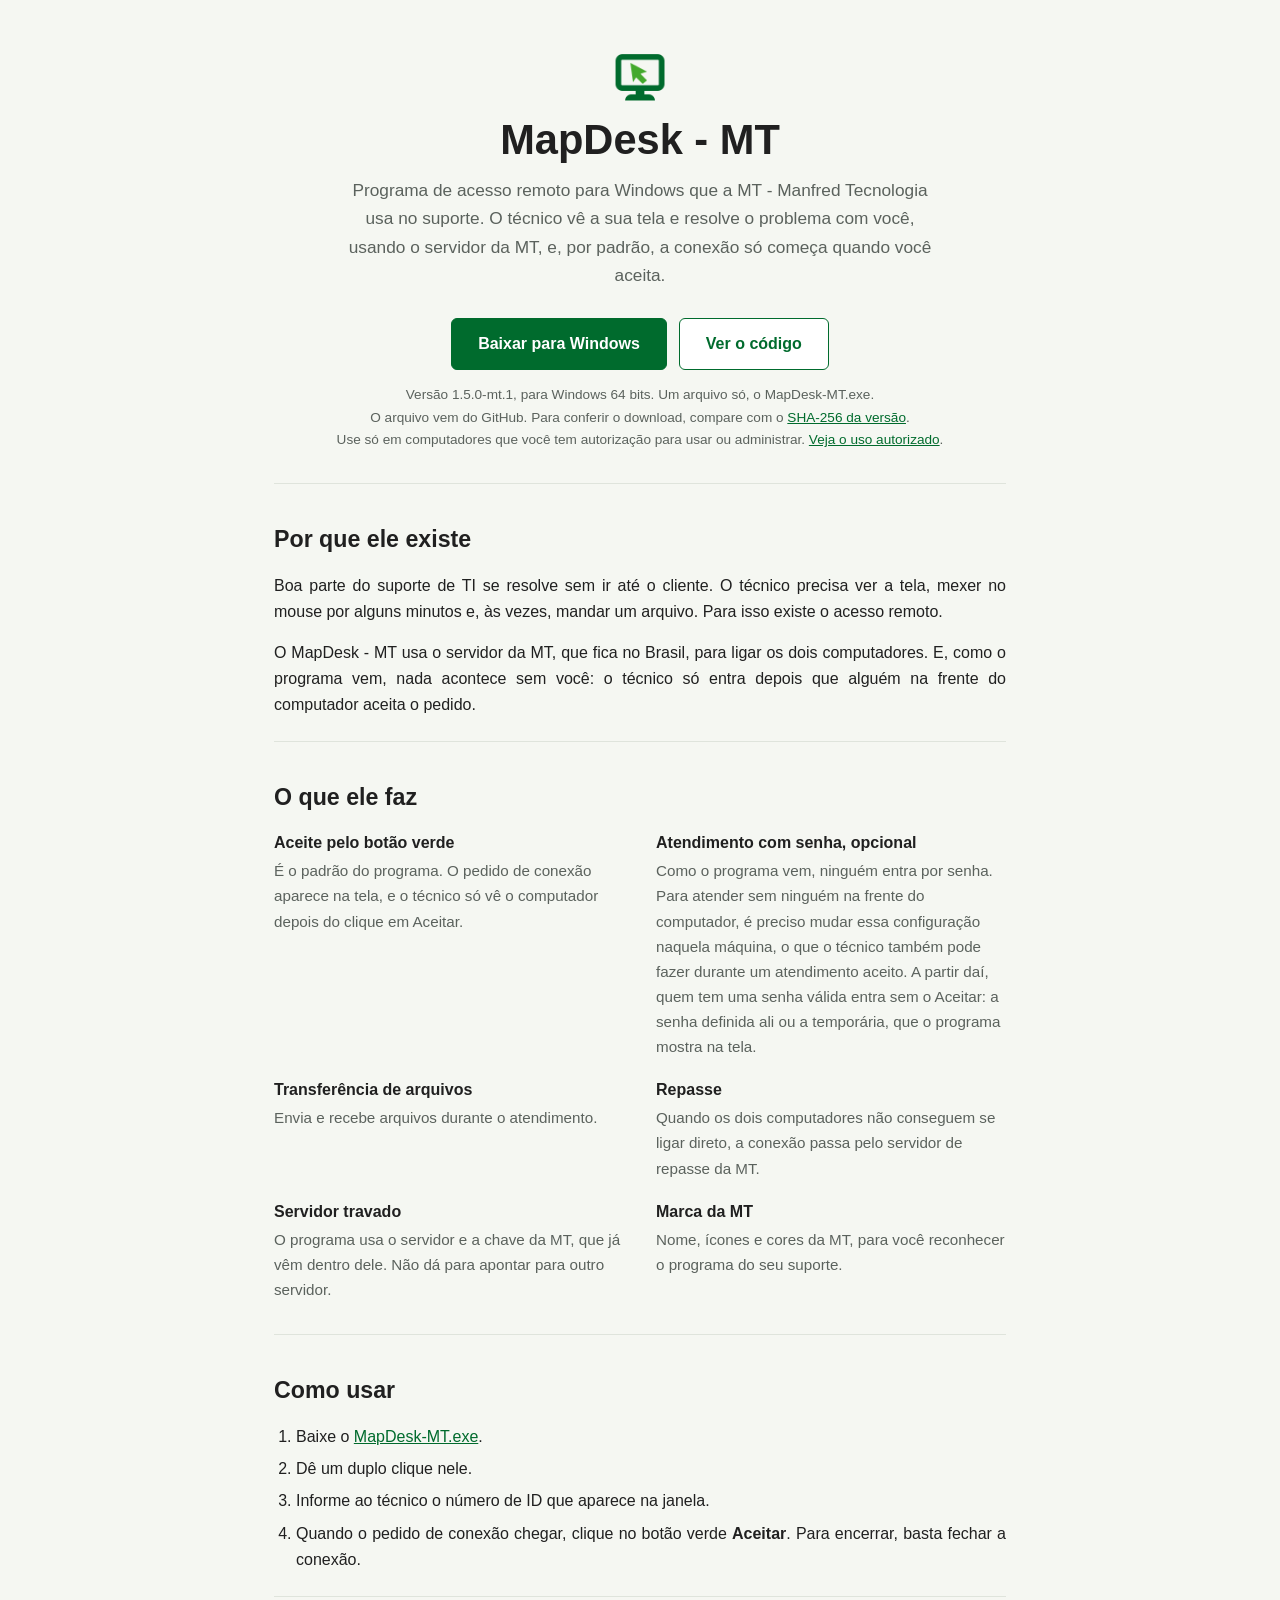
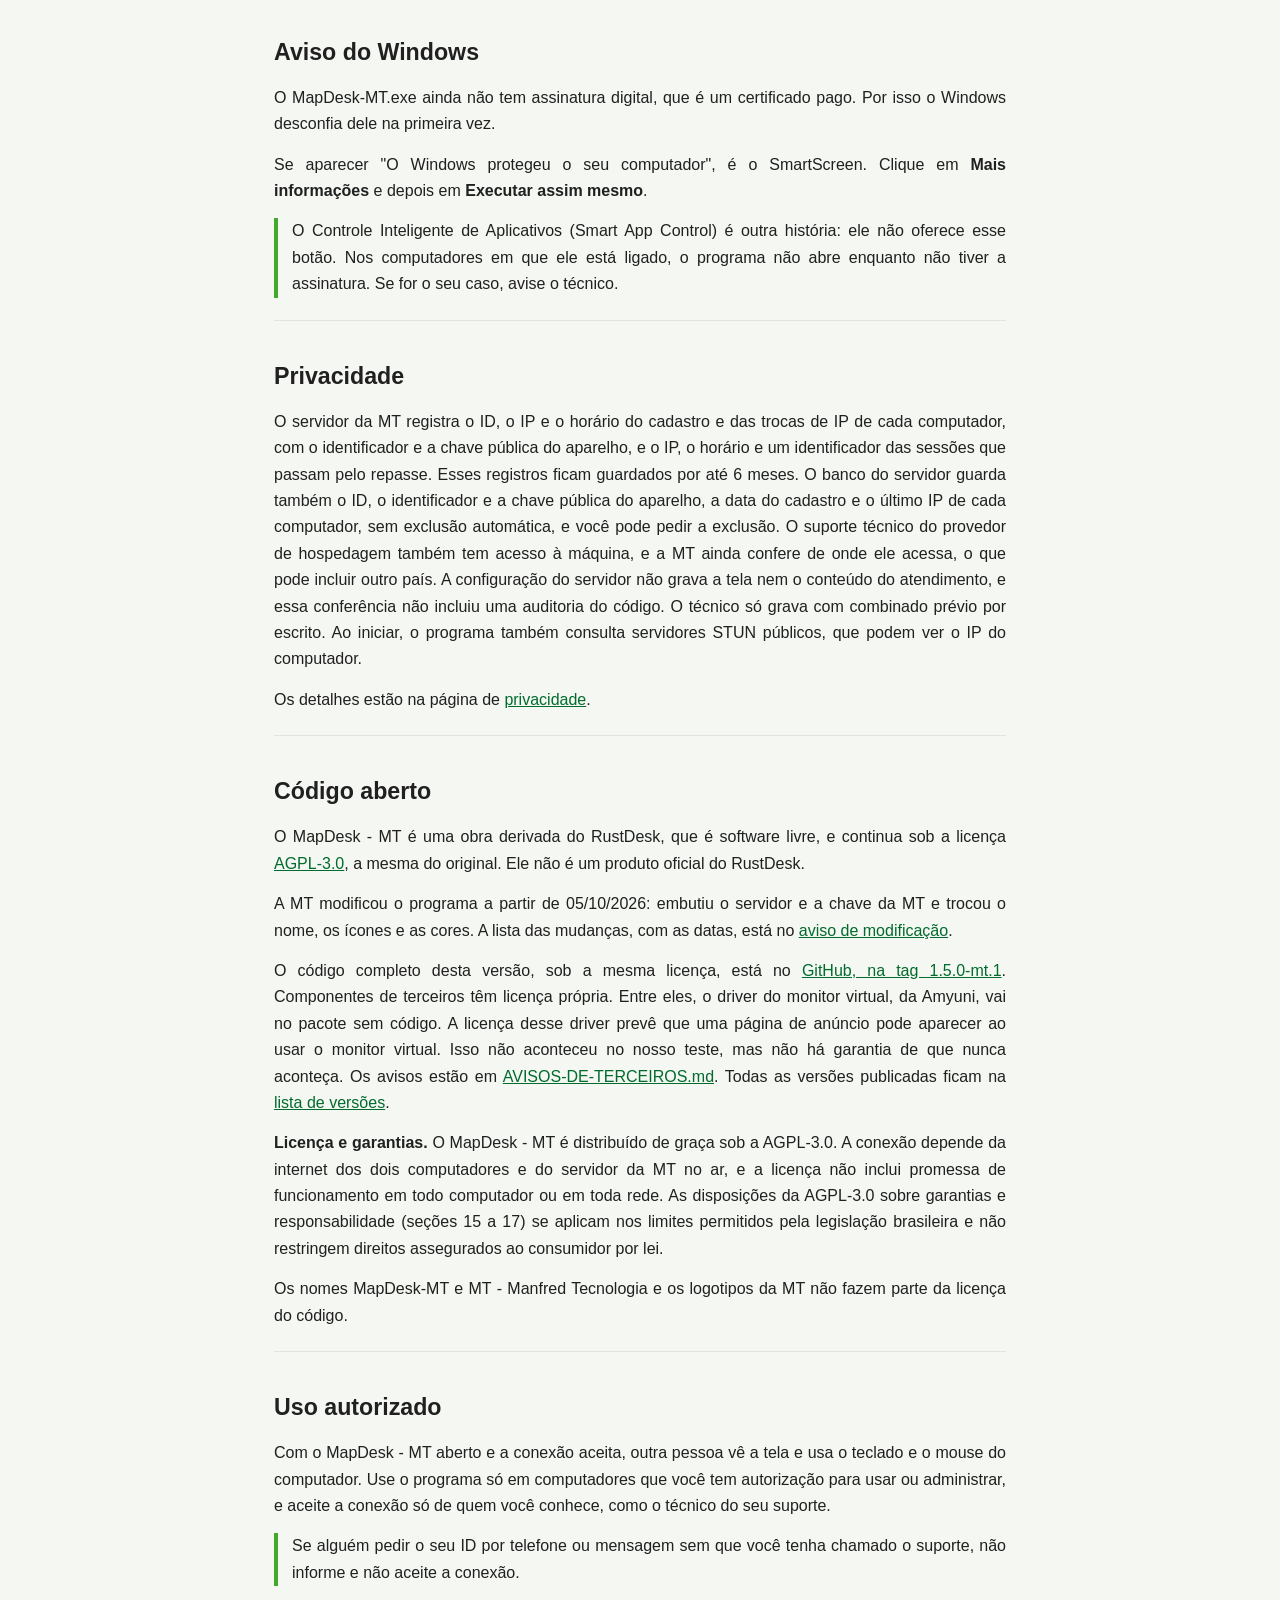
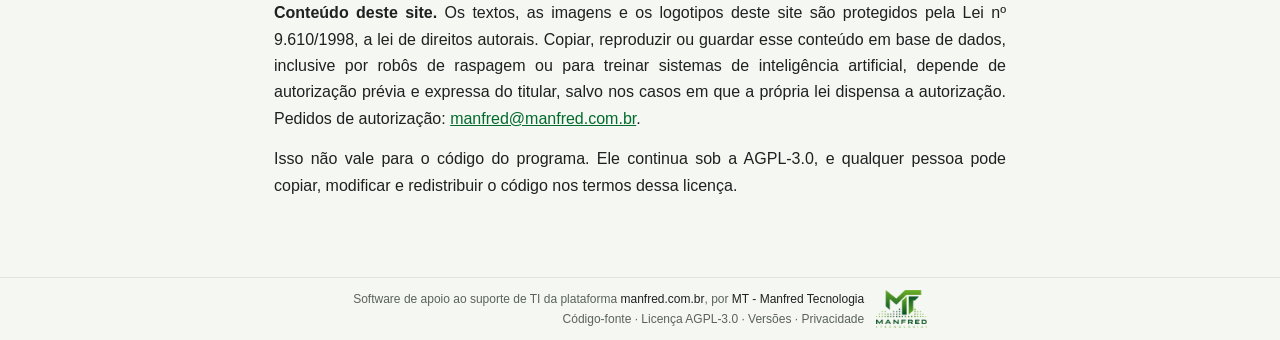
==== public/index.html @ 1f7836a5 "Corrige os apontamentos da revisao do portao A pagina dizia sem limite que o servidor nao grava a te" ====
<!DOCTYPE html>
<html lang="pt-BR">
<head>
<meta charset="utf-8">
<meta name="viewport" content="width=device-width, initial-scale=1">
<title>MapDesk - MT - acesso remoto do suporte da MT</title>
<meta name="description" content="Programa de acesso remoto para Windows usado no suporte da MT - Manfred Tecnologia. Usa o servidor da MT, no Brasil, e, por padrão, a conexão começa depois do seu aceite. Código aberto, derivado do RustDesk, sob a AGPL-3.0.">
<link rel="icon" type="image/png" href="imagens/mapdesk.png">
<meta property="og:title" content="MapDesk - MT - acesso remoto do suporte da MT">
<meta property="og:description" content="Acesso remoto para Windows com servidor da MT no Brasil. Por padrão, a conexão só começa depois do seu aceite.">
<meta property="og:type" content="website">
<meta property="og:url" content="https://mapdesk.manfred.com.br/">
<meta property="og:image" content="https://mapdesk.manfred.com.br/imagens/mapdesk.png">
<link rel="canonical" href="https://mapdesk.manfred.com.br/">
<link rel="stylesheet" href="css/site.css">
</head>
<body>

<main>

<header class="topo">
  <img class="topo__simbolo" src="imagens/mapdesk.png" alt="" width="56" height="56">
  <h1>MapDesk - MT</h1>
  <p class="topo__frase">Programa de acesso remoto para Windows que a MT - Manfred Tecnologia usa no suporte. O técnico vê a sua tela e resolve o problema com você, usando o servidor da MT, e, por padrão, a conexão só começa quando você aceita.</p>
  <div class="acoes">
    <a class="btn btn--primario" href="https://github.com/manfredjr/mapdesk-mt/releases/download/1.5.0-mt.1/MapDesk-MT.exe">Baixar para Windows</a>
    <a class="btn btn--secundario" href="https://github.com/manfredjr/mapdesk-mt/tree/1.5.0-mt.1">Ver o código</a>
  </div>
  <p class="nota">Versão 1.5.0-mt.1, para Windows 64 bits. Um arquivo só, o MapDesk-MT.exe.</p>
  <p class="nota">O arquivo vem do GitHub. Para conferir o download, compare com o <a href="https://github.com/manfredjr/mapdesk-mt/releases/download/1.5.0-mt.1/MapDesk-MT.exe.sha256">SHA-256 da versão</a>.</p>
  <p class="nota">Use só em computadores que você tem autorização para usar ou administrar. <a href="#uso-autorizado">Veja o uso autorizado</a>.</p>
</header>

<section>
  <h2>Por que ele existe</h2>
  <p>Boa parte do suporte de TI se resolve sem ir até o cliente. O técnico precisa ver a tela, mexer no mouse por alguns minutos e, às vezes, mandar um arquivo. Para isso existe o acesso remoto.</p>
  <p>O MapDesk - MT usa o servidor da MT, que fica no Brasil, para ligar os dois computadores. E, como o programa vem, nada acontece sem você: o técnico só entra depois que alguém na frente do computador aceita o pedido.</p>
</section>

<section>
  <h2>O que ele faz</h2>
  <div class="itens">
    <div><h3>Aceite pelo botão verde</h3><p>É o padrão do programa. O pedido de conexão aparece na tela, e o técnico só vê o computador depois do clique em Aceitar.</p></div>
    <div><h3>Atendimento com senha, opcional</h3><p>Como o programa vem, ninguém entra por senha. Para atender sem ninguém na frente do computador, é preciso mudar essa configuração naquela máquina, o que o técnico também pode fazer durante um atendimento aceito. A partir daí, quem tem uma senha válida entra sem o Aceitar: a senha definida ali ou a temporária, que o programa mostra na tela.</p></div>
    <div><h3>Transferência de arquivos</h3><p>Envia e recebe arquivos durante o atendimento.</p></div>
    <div><h3>Repasse</h3><p>Quando os dois computadores não conseguem se ligar direto, a conexão passa pelo servidor de repasse da MT.</p></div>
    <div><h3>Servidor travado</h3><p>O programa usa o servidor e a chave da MT, que já vêm dentro dele. Não dá para apontar para outro servidor.</p></div>
    <div><h3>Marca da MT</h3><p>Nome, ícones e cores da MT, para você reconhecer o programa do seu suporte.</p></div>
  </div>
</section>

<section>
  <h2>Como usar</h2>
  <ol>
    <li>Baixe o <a href="https://github.com/manfredjr/mapdesk-mt/releases/download/1.5.0-mt.1/MapDesk-MT.exe">MapDesk-MT.exe</a>.</li>
    <li>Dê um duplo clique nele.</li>
    <li>Informe ao técnico o número de ID que aparece na janela.</li>
    <li>Quando o pedido de conexão chegar, clique no botão verde <strong>Aceitar</strong>. Para encerrar, basta fechar a conexão.</li>
  </ol>
</section>

<section>
  <h2>Aviso do Windows</h2>
  <p>O MapDesk-MT.exe ainda não tem assinatura digital, que é um certificado pago. Por isso o Windows desconfia dele na primeira vez.</p>
  <p>Se aparecer "O Windows protegeu o seu computador", é o SmartScreen. Clique em <strong>Mais informações</strong> e depois em <strong>Executar assim mesmo</strong>.</p>
  <p class="aviso">O Controle Inteligente de Aplicativos (Smart App Control) é outra história: ele não oferece esse botão. Nos computadores em que ele está ligado, o programa não abre enquanto não tiver a assinatura. Se for o seu caso, avise o técnico.</p>
</section>

<section>
  <h2>Privacidade</h2>
  <p>O servidor da MT registra o ID, o IP e o horário do cadastro e das trocas de IP de cada computador, com o identificador e a chave pública do aparelho, e o IP, o horário e um identificador das sessões que passam pelo repasse. Esses registros ficam guardados por até 6 meses. O banco do servidor guarda também o ID, o identificador e a chave pública do aparelho, a data do cadastro e o último IP de cada computador, sem exclusão automática, e você pode pedir a exclusão. O suporte técnico do provedor de hospedagem também tem acesso à máquina, e a MT ainda confere de onde ele acessa, o que pode incluir outro país. A configuração do servidor não grava a tela nem o conteúdo do atendimento, e essa conferência não incluiu uma auditoria do código. O técnico só grava com combinado prévio por escrito. Ao iniciar, o programa também consulta servidores STUN públicos, que podem ver o IP do computador.</p>
  <p>Os detalhes estão na página de <a href="privacidade.html">privacidade</a>.</p>
</section>

<section>
  <h2>Código aberto</h2>
  <p>O MapDesk - MT é uma obra derivada do RustDesk, que é software livre, e continua sob a licença <a href="https://github.com/manfredjr/mapdesk-mt/blob/1.5.0-mt.1/LICENCE">AGPL-3.0</a>, a mesma do original. Ele não é um produto oficial do RustDesk.</p>
  <p>A MT modificou o programa a partir de 05/10/2026: embutiu o servidor e a chave da MT e trocou o nome, os ícones e as cores. A lista das mudanças, com as datas, está no <a href="https://github.com/manfredjr/mapdesk-mt/blob/1.5.0-mt.1/AVISO-DE-MODIFICACAO.md">aviso de modificação</a>.</p>
  <p>O código completo desta versão, sob a mesma licença, está no <a href="https://github.com/manfredjr/mapdesk-mt/tree/1.5.0-mt.1">GitHub, na tag 1.5.0-mt.1</a>. Componentes de terceiros têm licença própria. Entre eles, o driver do monitor virtual, da Amyuni, vai no pacote sem código. A licença desse driver prevê que uma página de anúncio pode aparecer ao usar o monitor virtual. Isso não aconteceu no nosso teste, mas não há garantia de que nunca aconteça. Os avisos estão em <a href="https://github.com/manfredjr/mapdesk-mt/blob/1.5.0-mt.1/AVISOS-DE-TERCEIROS.md">AVISOS-DE-TERCEIROS.md</a>. Todas as versões publicadas ficam na <a href="https://github.com/manfredjr/mapdesk-mt/releases">lista de versões</a>.</p>
  <p><strong>Licença e garantias.</strong> O MapDesk - MT é distribuído de graça sob a AGPL-3.0. A conexão depende da internet dos dois computadores e do servidor da MT no ar, e a licença não inclui promessa de funcionamento em todo computador ou em toda rede. As disposições da AGPL-3.0 sobre garantias e responsabilidade (seções 15 a 17) se aplicam nos limites permitidos pela legislação brasileira e não restringem direitos assegurados ao consumidor por lei.</p>
  <p>Os nomes MapDesk-MT e MT - Manfred Tecnologia e os logotipos da MT não fazem parte da licença do código.</p>
</section>

<section id="uso-autorizado">
  <h2>Uso autorizado</h2>
  <p>Com o MapDesk - MT aberto e a conexão aceita, outra pessoa vê a tela e usa o teclado e o mouse do computador. Use o programa só em computadores que você tem autorização para usar ou administrar, e aceite a conexão só de quem você conhece, como o técnico do seu suporte.</p>
  <p class="aviso">Se alguém pedir o seu ID por telefone ou mensagem sem que você tenha chamado o suporte, não informe e não aceite a conexão.</p>
  <p><strong>Conteúdo deste site.</strong> Os textos, as imagens e os logotipos deste site são protegidos pela Lei nº 9.610/1998, a lei de direitos autorais. Copiar, reproduzir ou guardar esse conteúdo em base de dados, inclusive por robôs de raspagem ou para treinar sistemas de inteligência artificial, depende de autorização prévia e expressa do titular, salvo nos casos em que a própria lei dispensa a autorização. Pedidos de autorização: <a href="mailto:manfred@manfred.com.br">manfred@manfred.com.br</a>.</p>
  <p>Isso não vale para o código do programa. Ele continua sob a AGPL-3.0, e qualquer pessoa pode copiar, modificar e redistribuir o código nos termos dessa licença.</p>
</section>

</main>

<footer class="rodape">
  <div class="rodape__base">
    <div class="rodape__credito">
      <p>Software de apoio ao suporte de TI da plataforma <a href="https://www.manfred.com.br" target="_blank" rel="noopener"><strong>manfred.com.br</strong></a>, por <a href="https://www.manfred.com.br" target="_blank" rel="noopener"><strong>MT - Manfred Tecnologia</strong></a></p>
      <p>
        <a href="https://github.com/manfredjr/mapdesk-mt/tree/1.5.0-mt.1">Código-fonte</a> &middot;
        <a href="https://github.com/manfredjr/mapdesk-mt/blob/1.5.0-mt.1/LICENCE">Licença AGPL-3.0</a> &middot;
        <a href="https://github.com/manfredjr/mapdesk-mt/releases">Versões</a> &middot;
        <a href="privacidade.html">Privacidade</a>
      </p>
    </div>
    <a class="rodape__selo" href="https://www.manfred.com.br" target="_blank" rel="noopener" aria-label="MT - Manfred Tecnologia">
      <img src="imagens/mt-logo.png" alt="MT - Manfred Tecnologia" width="85" height="64" loading="lazy">
    </a>
  </div>
</footer>

</body>
</html>
---- public/css/site.css ----
/* Estilo do site do MapDesk-MT, copiado do MapDisk - MT e com as cores da família Map:
   coluna única e estreita, texto curto, superfícies planas. Sem script: a tela amplia por link. */
:root {
  --verde-escuro: #006B2D;
  --verde: #0F8F2F;
  --verde-medio: #43A92C;
  --verde-claro: #9AD52B;
  --fundo: #f5f7f2;
  --texto: #202020;
  --suave: #5b625d;
  --borda: #dfe4dc;
  --grafite: #202020;
  --branco: #ffffff;
}
*, *::before, *::after { box-sizing: border-box; margin: 0; padding: 0; }
body {
  font-family: -apple-system, BlinkMacSystemFont, "Segoe UI", Roboto, Arial, sans-serif;
  font-size: 16px; line-height: 1.65; color: var(--texto); background: var(--fundo);
  display: flex; flex-direction: column; min-height: 100vh;
}
main { flex: 1; width: 100%; max-width: 780px; margin: 0 auto; padding: 0 24px 56px; }
img { max-width: 100%; display: block; height: auto; }
a { color: var(--verde-escuro); }

/* Topo */
.topo { text-align: center; padding: 48px 0 32px; border-bottom: 1px solid var(--borda); }
.topo__simbolo { width: 56px; height: 56px; margin: 0 auto 12px; }
.topo h1 { font-size: 2.6rem; font-weight: 800; line-height: 1.15; margin-bottom: 12px; }
.topo__frase { color: var(--suave); font-size: 1.08rem; max-width: 34em; margin: 0 auto 28px; }
.tela { margin: 0 auto 28px; max-width: 680px; }
.tela a { display: block; cursor: zoom-in; }
.tela img { width: 100%; border-radius: 10px; border: 1px solid var(--borda); }
.tela figcaption { font-size: 0.85rem; color: var(--suave); margin-top: 8px; text-align: center; }
.acoes { display: flex; justify-content: center; flex-wrap: wrap; gap: 12px; margin-bottom: 14px; }
.btn { display: inline-block; padding: 12px 26px; border-radius: 6px; font-weight: 600; text-decoration: none; border: 1px solid var(--verde-escuro); }
.btn--primario { background: var(--verde-escuro); color: var(--branco); }
.btn--primario:hover { background: var(--verde); border-color: var(--verde); }
.btn--secundario { color: var(--verde-escuro); background: var(--branco); }
.btn--secundario:hover { background: var(--fundo); }
.nota { font-size: 0.85rem; color: var(--suave); }

/* Seções */
section { padding: 36px 0 8px; border-bottom: 1px solid var(--borda); }
section:last-of-type { border-bottom: 0; }
h2 { font-size: 1.45rem; font-weight: 700; margin-bottom: 14px; }
section p { margin-bottom: 14px; }
/* Texto corrido justificado, com hifenização pelo idioma da página (lang="pt-BR").
   O topo e o rodapé continuam centralizados. */
section p, section li { text-align: justify; hyphens: auto; -webkit-hyphens: auto; }
section .tela figcaption { text-align: center; }
.itens { display: grid; grid-template-columns: repeat(2, 1fr); gap: 18px 32px; margin-bottom: 24px; }
@media (max-width: 640px) { .itens { grid-template-columns: 1fr; } .topo h1 { font-size: 2.1rem; } section p, section li { text-align: left; } .topo .nota { font-size: 0.9rem; } }
.itens h3 { font-size: 1rem; font-weight: 700; margin-bottom: 2px; }
.itens p { color: var(--suave); font-size: 0.95rem; margin: 0; text-align: left; }
ol, ul { padding-left: 22px; margin-bottom: 14px; }
li { margin-bottom: 6px; }
pre { background: var(--grafite); color: #e8f5d8; border-radius: 8px; padding: 14px 16px; overflow-x: auto; margin-bottom: 16px; font: 0.9rem/1.6 Consolas, "Courier New", monospace; }

/* Rodapé: fundo da página, linha fina em cima, letra pequena na cor apagada e o logo da MT ao lado */
.rodape { border-top: 1px solid var(--borda); color: var(--suave); }
.rodape a { color: var(--suave); text-decoration: none; }
.rodape a:hover { text-decoration: underline; }
.rodape__base { padding: 12px 16px; font-size: 0.75rem; display: flex; align-items: center; justify-content: center; gap: 12px; flex-wrap: wrap; max-width: 780px; margin: 0 auto; }
.rodape__credito { text-align: right; line-height: 1.5; }
.rodape__credito p + p { margin-top: 2px; }
.rodape__credito strong { color: var(--texto); font-weight: 500; }
/* O logo tem a altura das duas linhas do crédito: 2 x 1.5em mais 2px entre elas. */
.rodape__selo { display: flex; align-items: center; }
.rodape__selo img { height: calc(3em + 2px); width: auto; }
@media (max-width: 600px) { .rodape__credito { text-align: center; } .rodape__selo { order: -1; } }

/* Aviso em destaque, com a faixa no verde do cursor do símbolo */
.aviso { border-left: 4px solid var(--verde-medio); padding-left: 14px; }
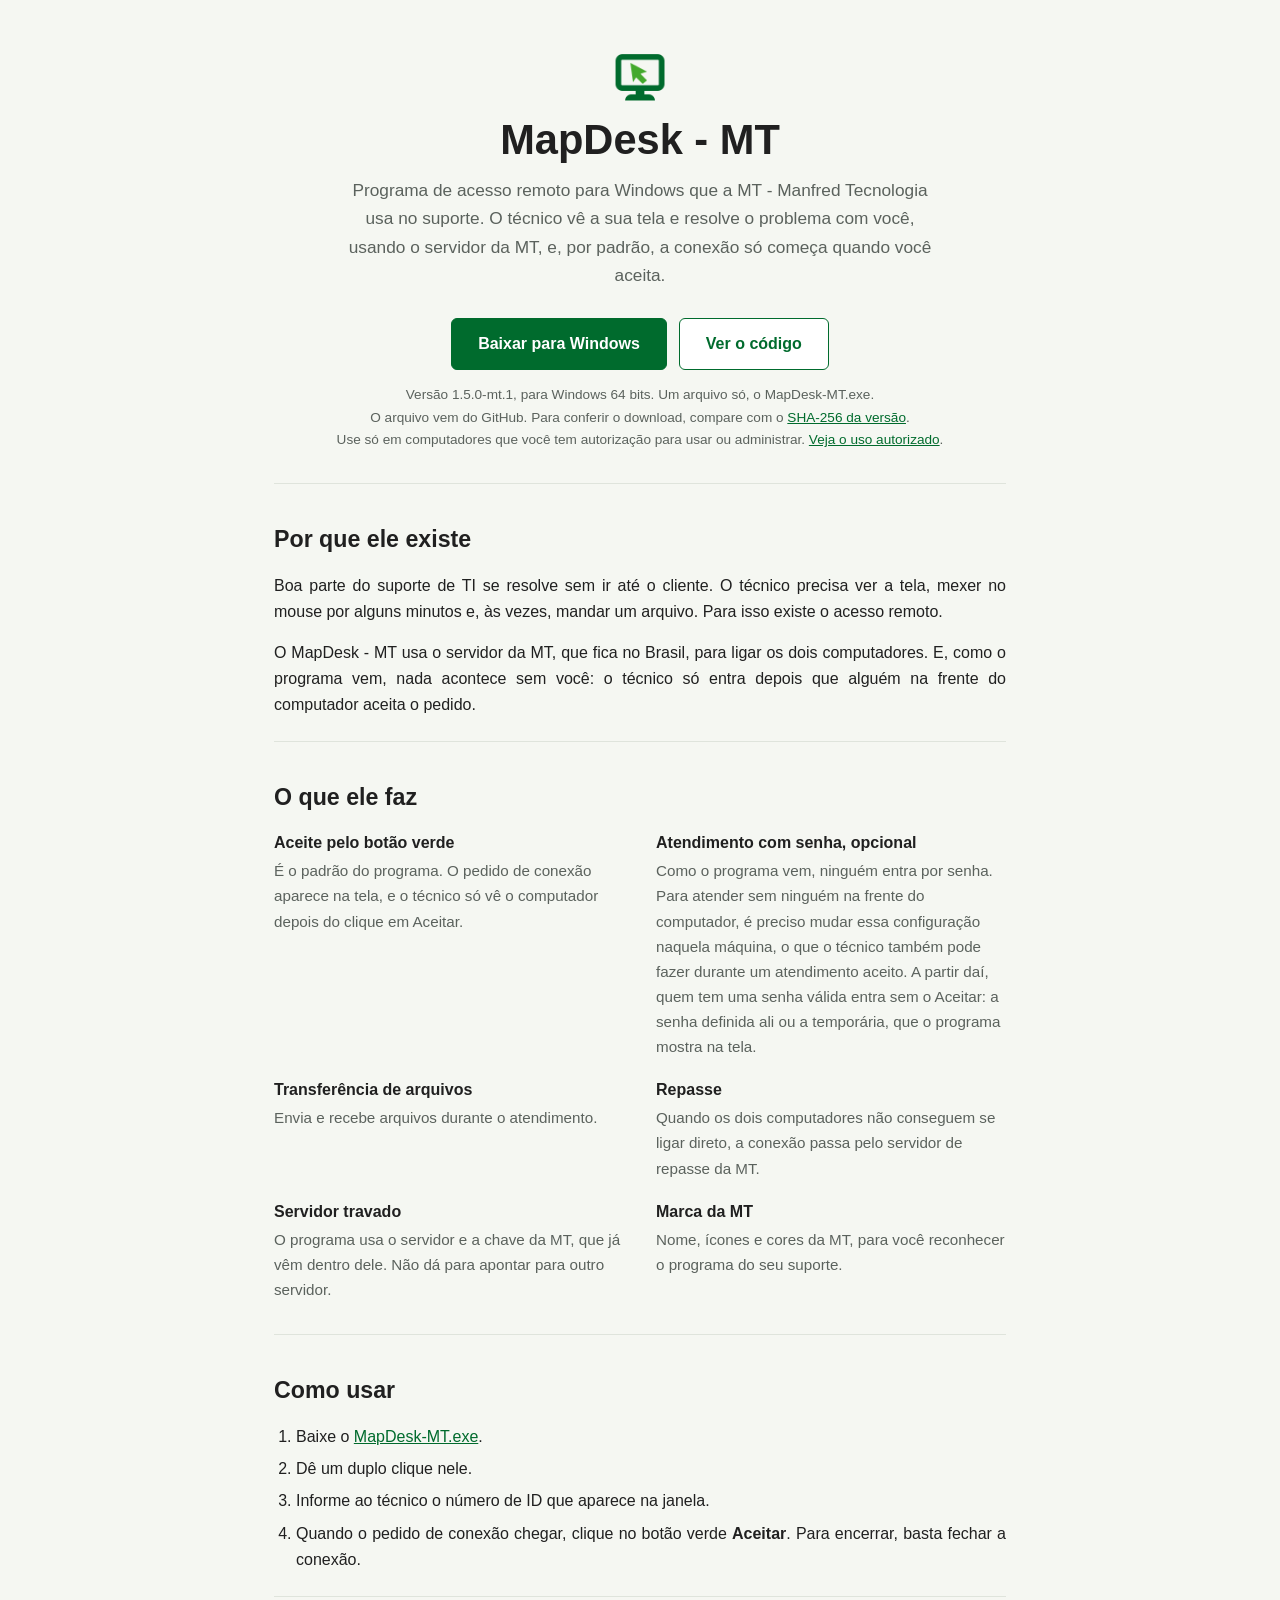
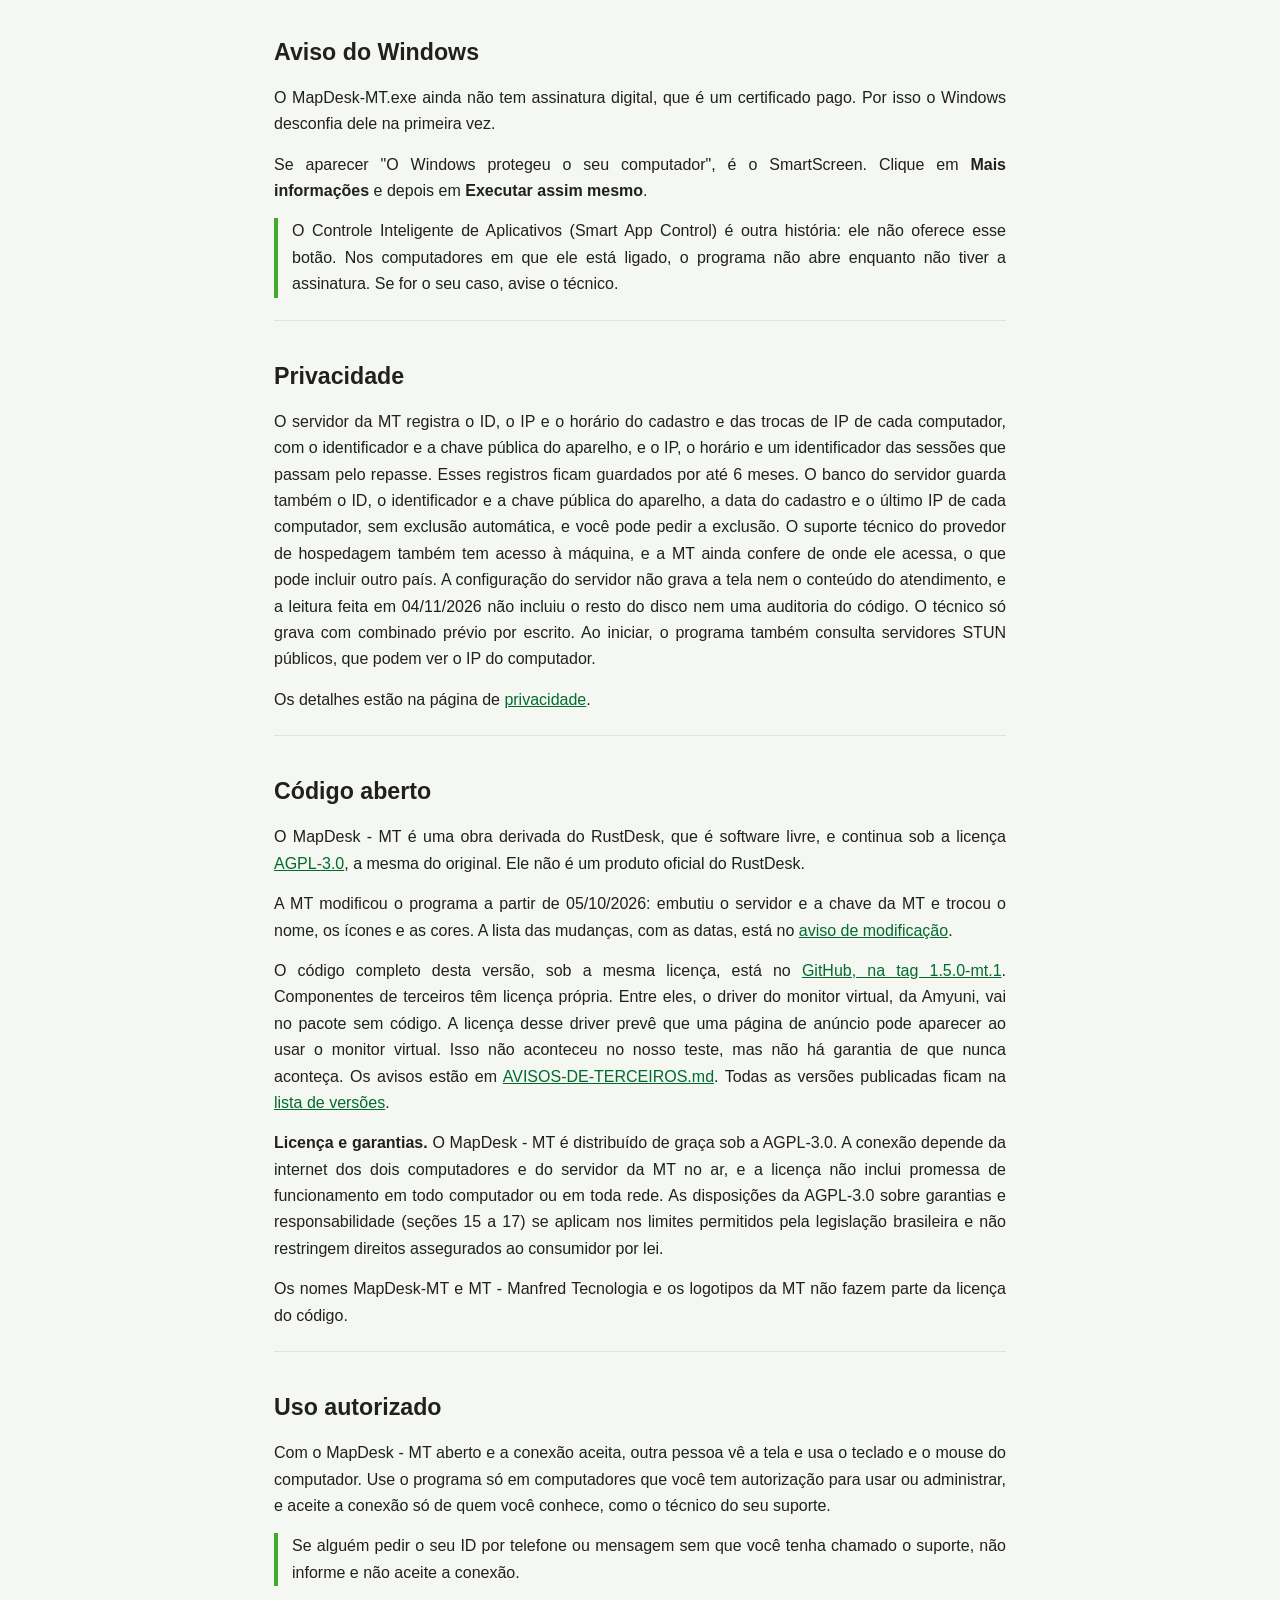
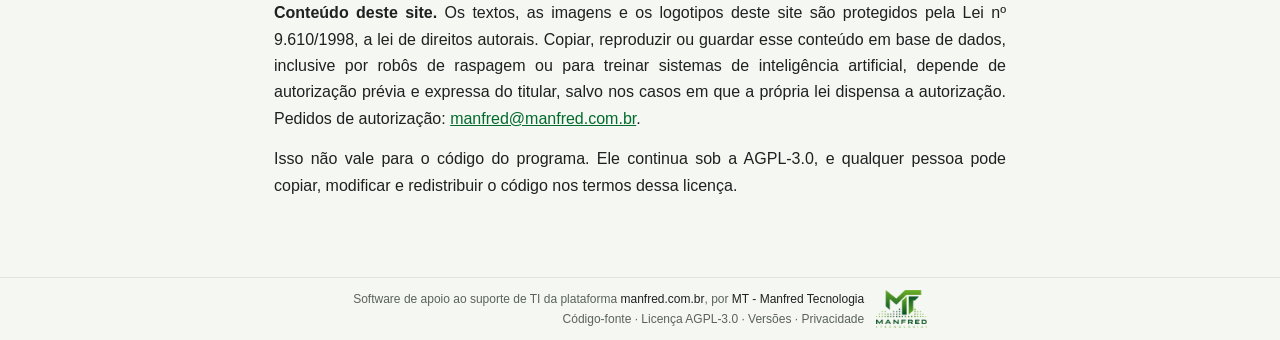
==== commit f7a37e45: "Corrige os apontamentos da segunda revisao do portao A pagina deixa de sugerir que a conferencia cob" ====
--- a/public/index.html
+++ b/public/index.html
@@ -68,7 +68,7 @@
 
 <section>
   <h2>Privacidade</h2>
-  <p>O servidor da MT registra o ID, o IP e o horário do cadastro e das trocas de IP de cada computador, com o identificador e a chave pública do aparelho, e o IP, o horário e um identificador das sessões que passam pelo repasse. Esses registros ficam guardados por até 6 meses. O banco do servidor guarda também o ID, o identificador e a chave pública do aparelho, a data do cadastro e o último IP de cada computador, sem exclusão automática, e você pode pedir a exclusão. O suporte técnico do provedor de hospedagem também tem acesso à máquina, e a MT ainda confere de onde ele acessa, o que pode incluir outro país. A configuração do servidor não grava a tela nem o conteúdo do atendimento, e essa conferência não incluiu uma auditoria do código. O técnico só grava com combinado prévio por escrito. Ao iniciar, o programa também consulta servidores STUN públicos, que podem ver o IP do computador.</p>
+  <p>O servidor da MT registra o ID, o IP e o horário do cadastro e das trocas de IP de cada computador, com o identificador e a chave pública do aparelho, e o IP, o horário e um identificador das sessões que passam pelo repasse. Esses registros ficam guardados por até 6 meses. O banco do servidor guarda também o ID, o identificador e a chave pública do aparelho, a data do cadastro e o último IP de cada computador, sem exclusão automática, e você pode pedir a exclusão. O suporte técnico do provedor de hospedagem também tem acesso à máquina, e a MT ainda confere de onde ele acessa, o que pode incluir outro país. A configuração do servidor não grava a tela nem o conteúdo do atendimento, e a leitura feita em 04/11/2026 não incluiu o resto do disco nem uma auditoria do código. O técnico só grava com combinado prévio por escrito. Ao iniciar, o programa também consulta servidores STUN públicos, que podem ver o IP do computador.</p>
   <p>Os detalhes estão na página de <a href="privacidade.html">privacidade</a>.</p>
 </section>
 
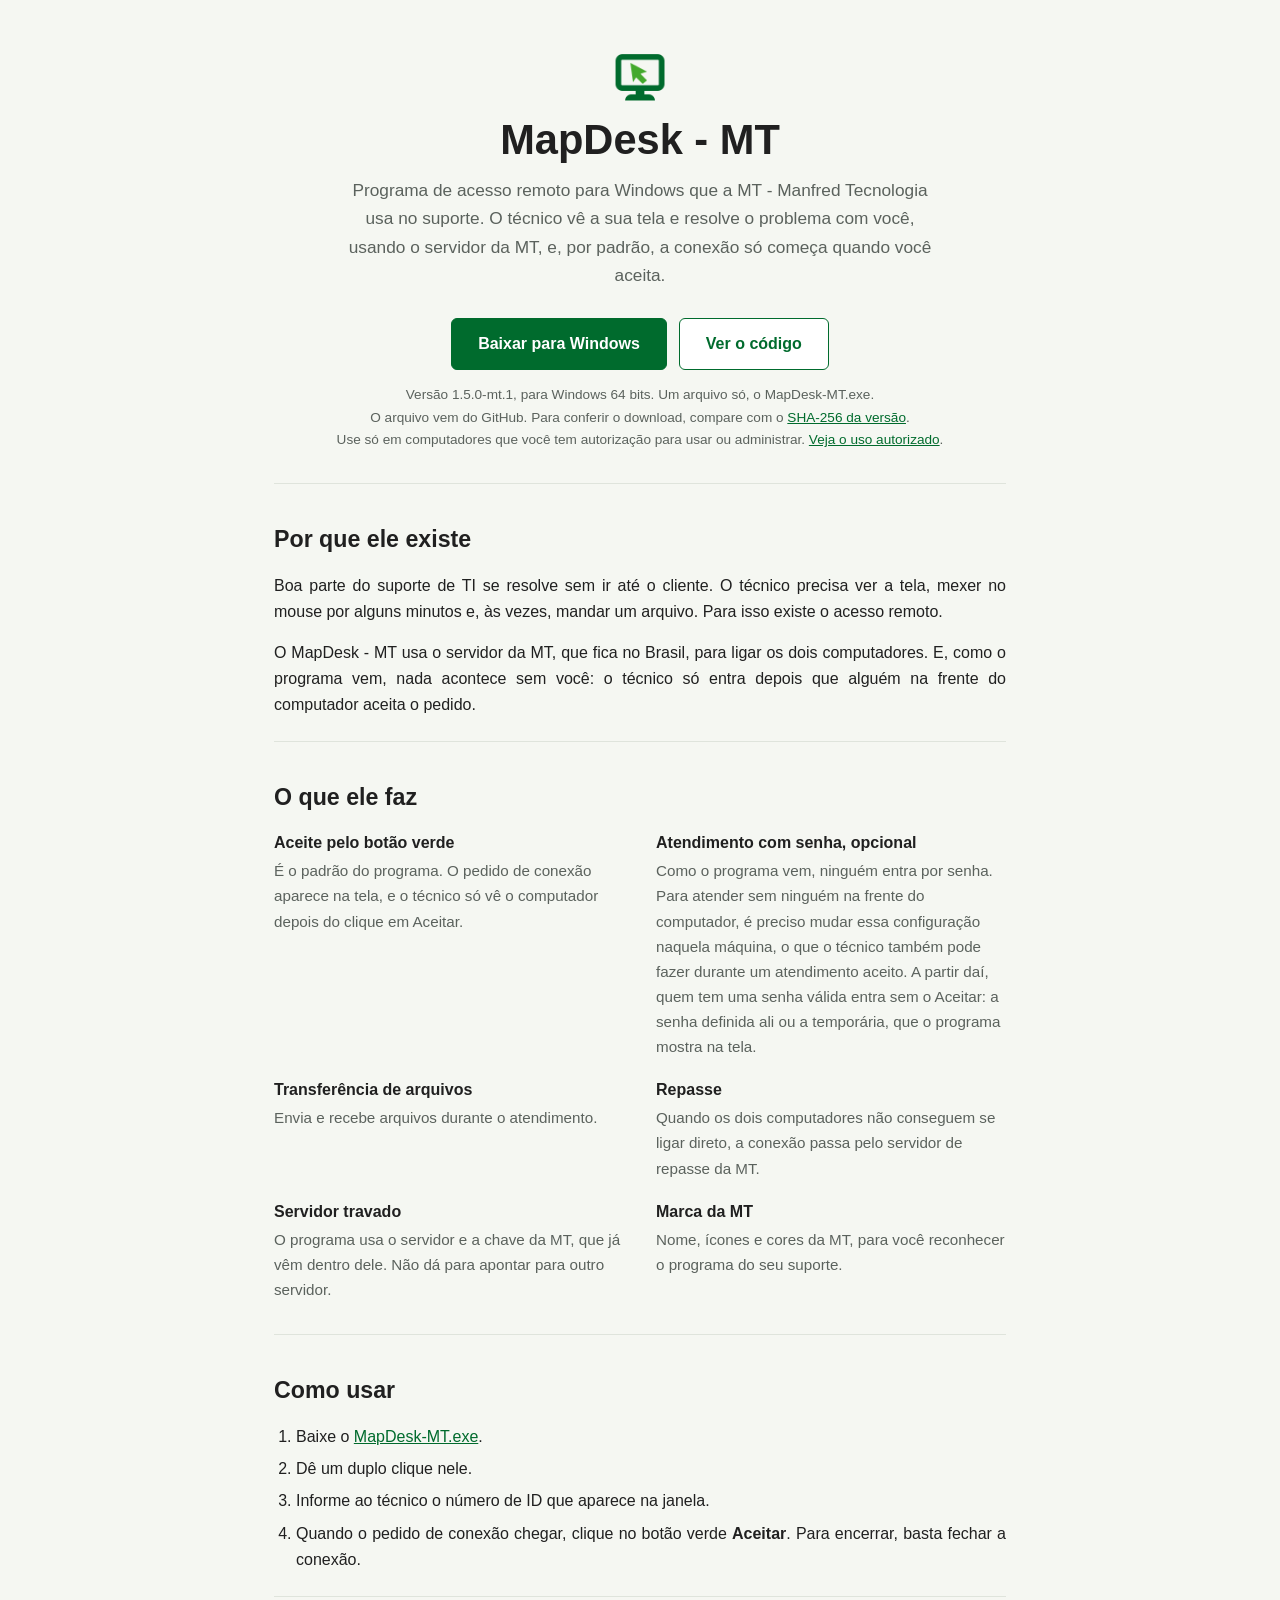
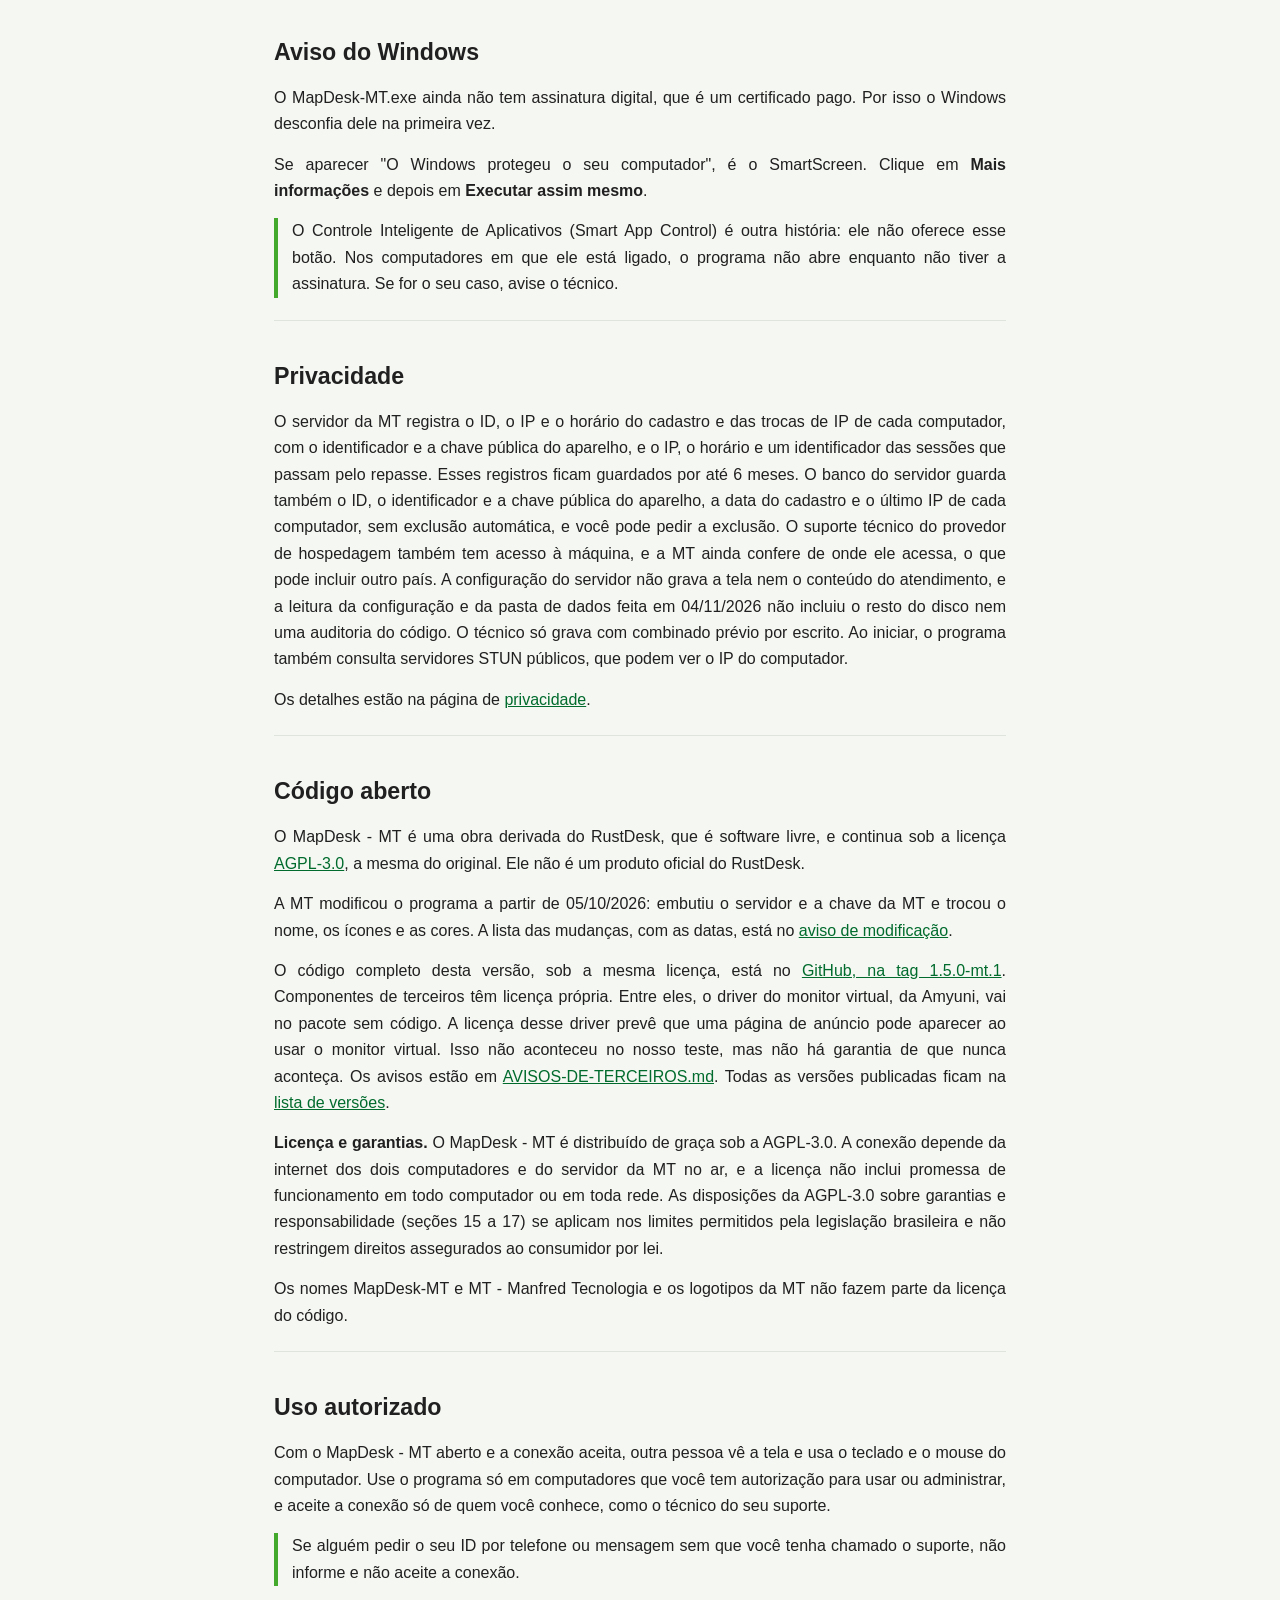
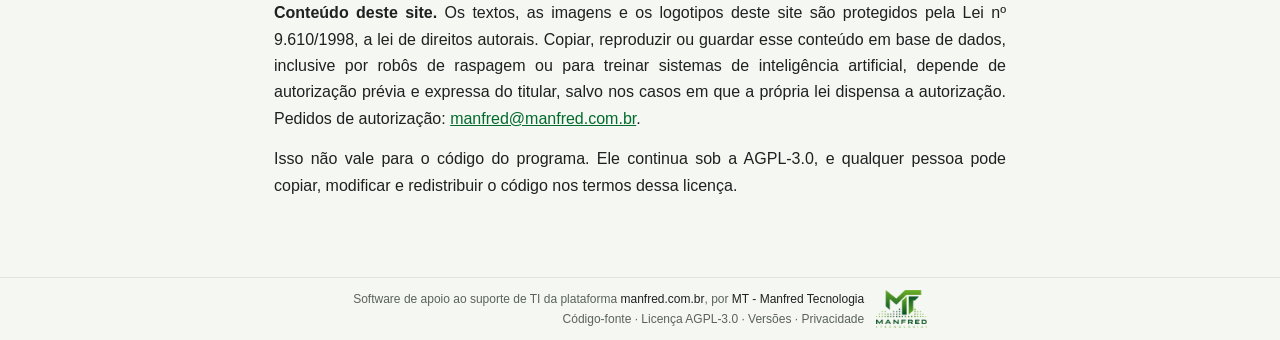
==== commit 8a676a63: "Trata os apontamentos da revisao final do portao Registra a decisao sobre a cessao, com o programa g" ====
--- a/public/index.html
+++ b/public/index.html
@@ -68,7 +68,7 @@
 
 <section>
   <h2>Privacidade</h2>
-  <p>O servidor da MT registra o ID, o IP e o horário do cadastro e das trocas de IP de cada computador, com o identificador e a chave pública do aparelho, e o IP, o horário e um identificador das sessões que passam pelo repasse. Esses registros ficam guardados por até 6 meses. O banco do servidor guarda também o ID, o identificador e a chave pública do aparelho, a data do cadastro e o último IP de cada computador, sem exclusão automática, e você pode pedir a exclusão. O suporte técnico do provedor de hospedagem também tem acesso à máquina, e a MT ainda confere de onde ele acessa, o que pode incluir outro país. A configuração do servidor não grava a tela nem o conteúdo do atendimento, e a leitura feita em 04/11/2026 não incluiu o resto do disco nem uma auditoria do código. O técnico só grava com combinado prévio por escrito. Ao iniciar, o programa também consulta servidores STUN públicos, que podem ver o IP do computador.</p>
+  <p>O servidor da MT registra o ID, o IP e o horário do cadastro e das trocas de IP de cada computador, com o identificador e a chave pública do aparelho, e o IP, o horário e um identificador das sessões que passam pelo repasse. Esses registros ficam guardados por até 6 meses. O banco do servidor guarda também o ID, o identificador e a chave pública do aparelho, a data do cadastro e o último IP de cada computador, sem exclusão automática, e você pode pedir a exclusão. O suporte técnico do provedor de hospedagem também tem acesso à máquina, e a MT ainda confere de onde ele acessa, o que pode incluir outro país. A configuração do servidor não grava a tela nem o conteúdo do atendimento, e a leitura da configuração e da pasta de dados feita em 04/11/2026 não incluiu o resto do disco nem uma auditoria do código. O técnico só grava com combinado prévio por escrito. Ao iniciar, o programa também consulta servidores STUN públicos, que podem ver o IP do computador.</p>
   <p>Os detalhes estão na página de <a href="privacidade.html">privacidade</a>.</p>
 </section>
 
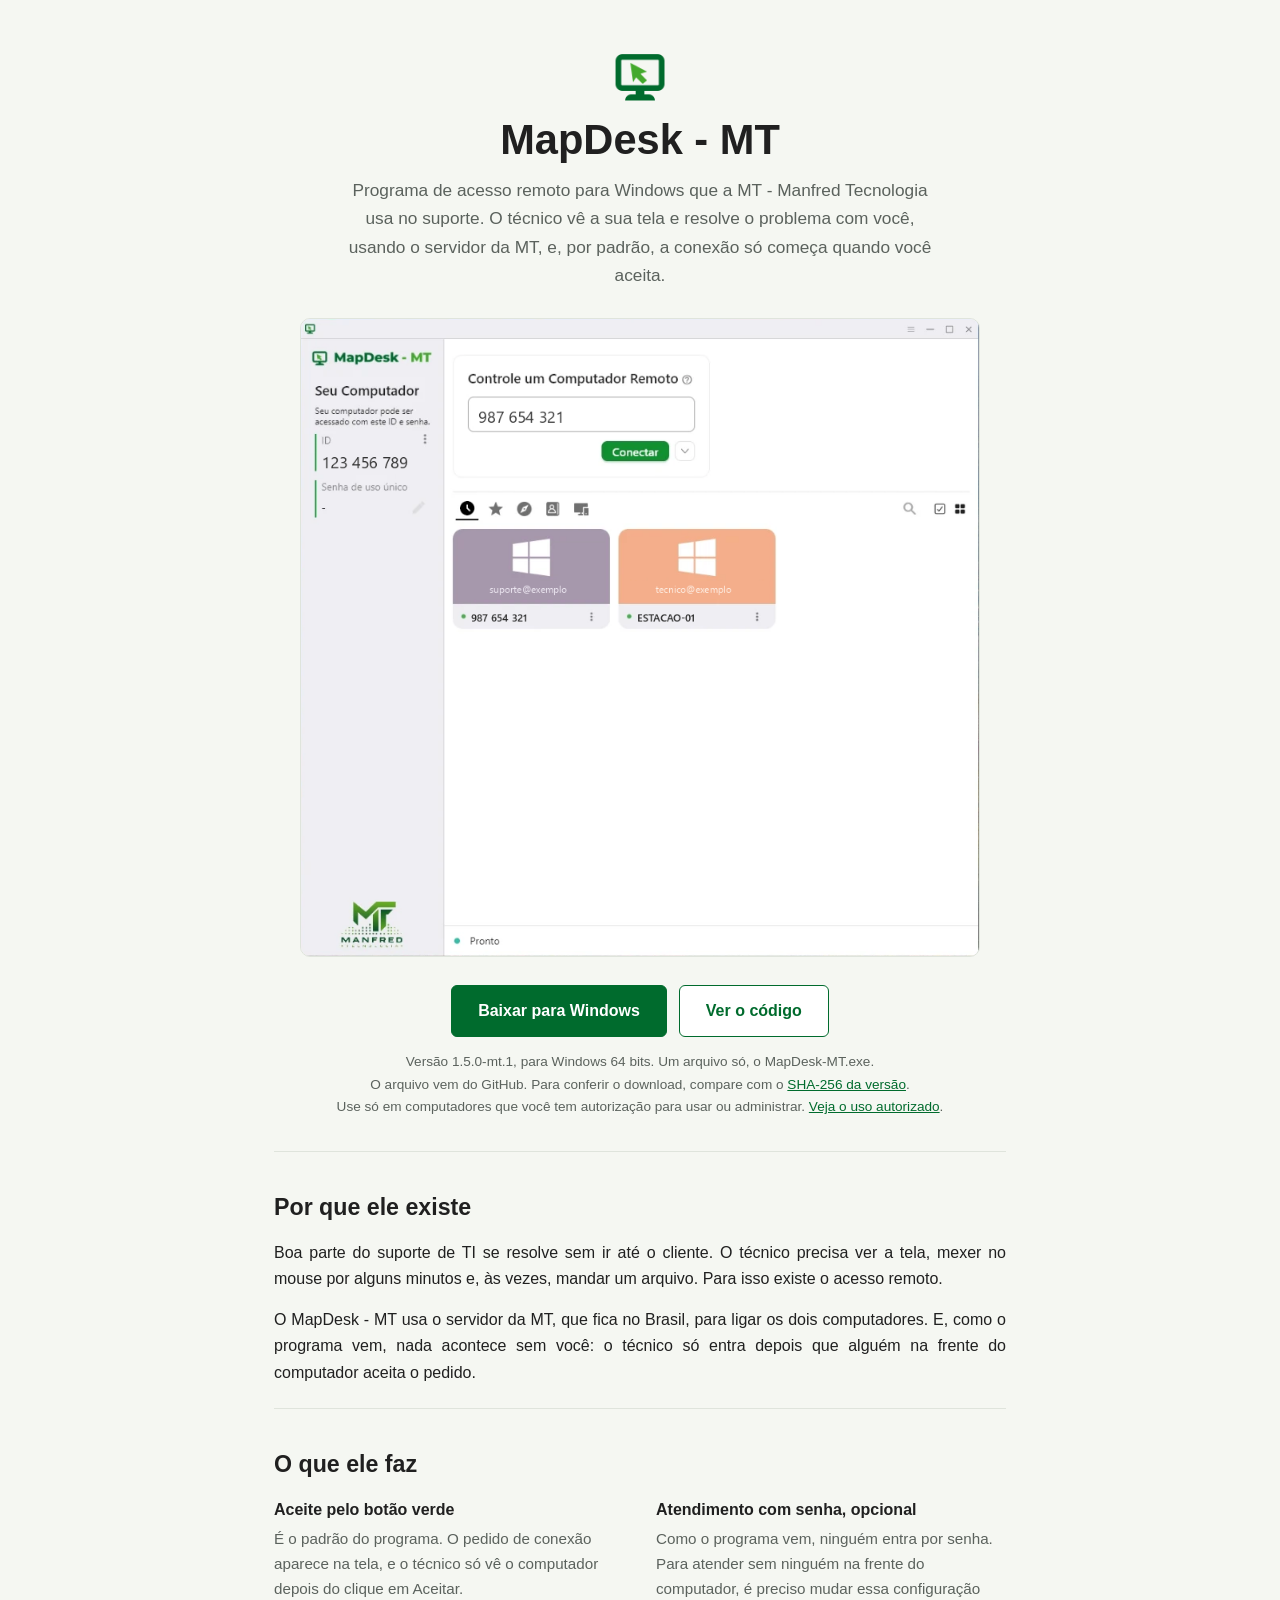
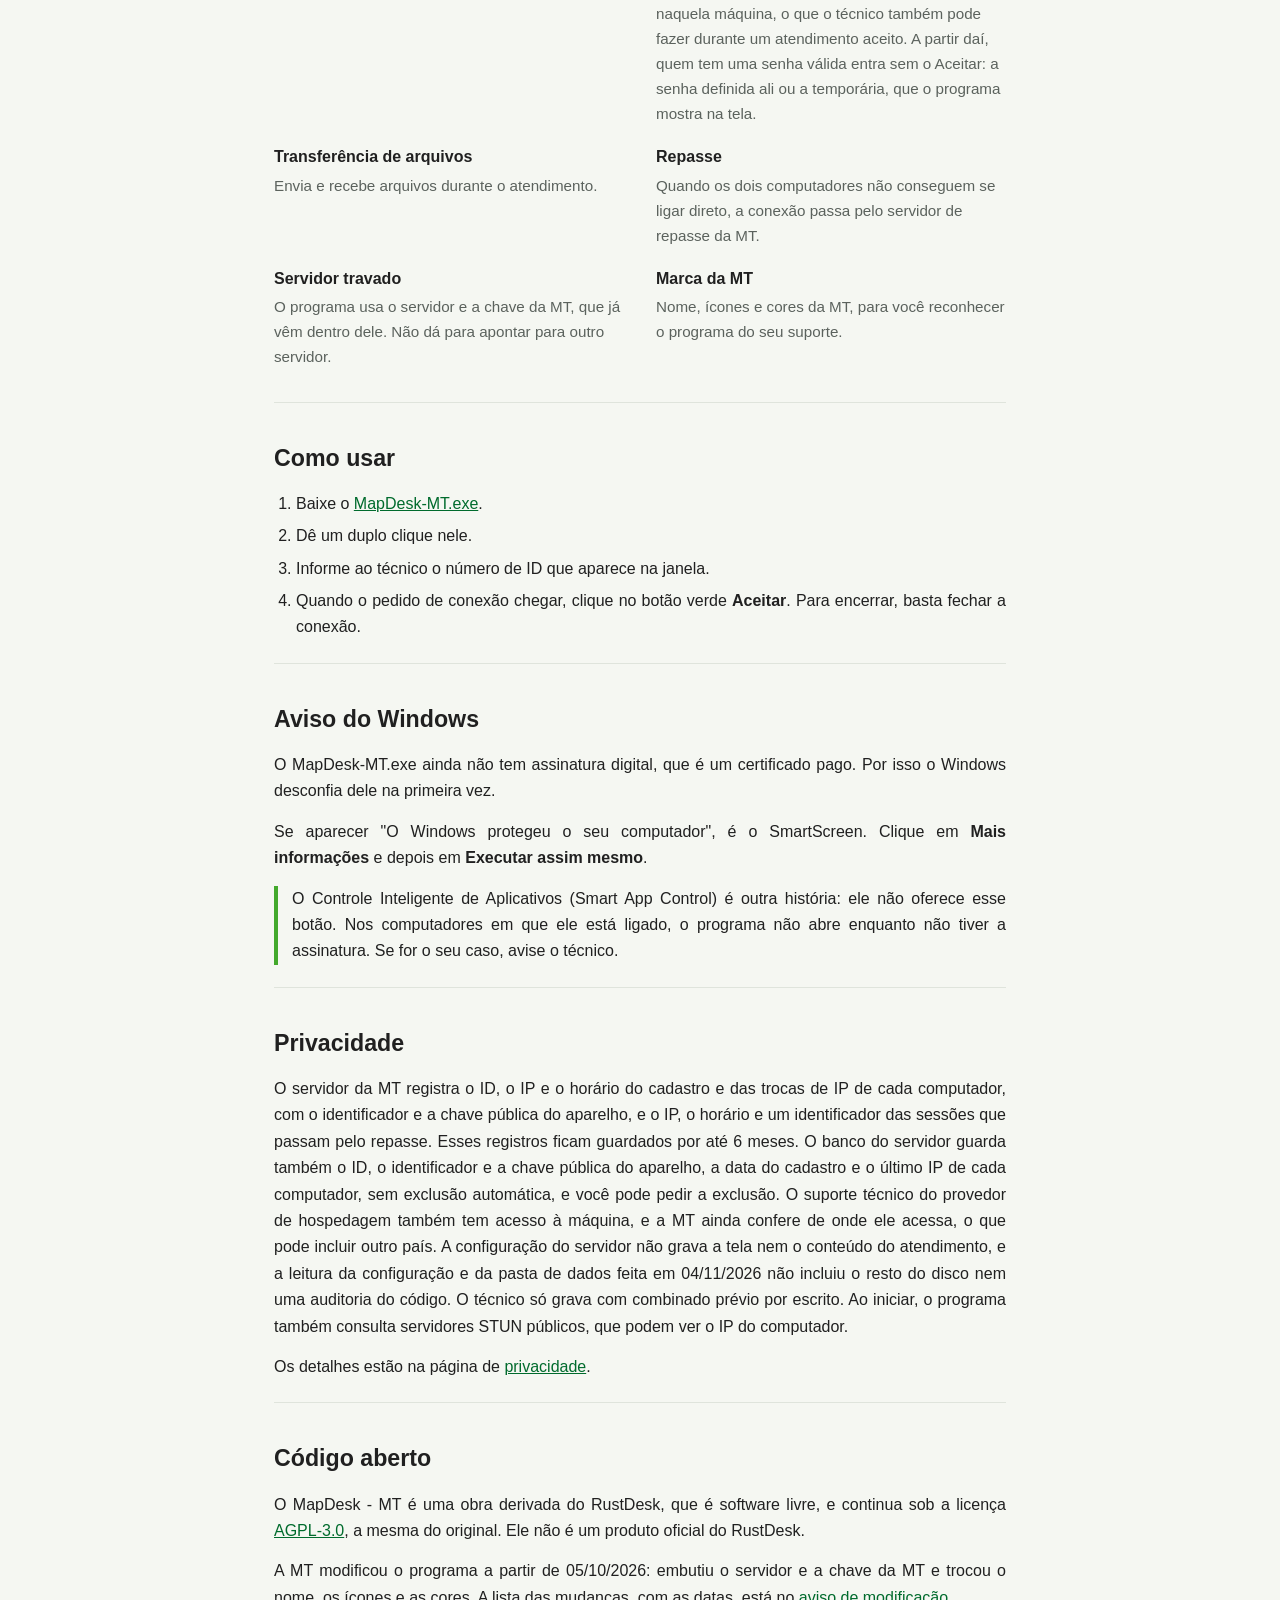
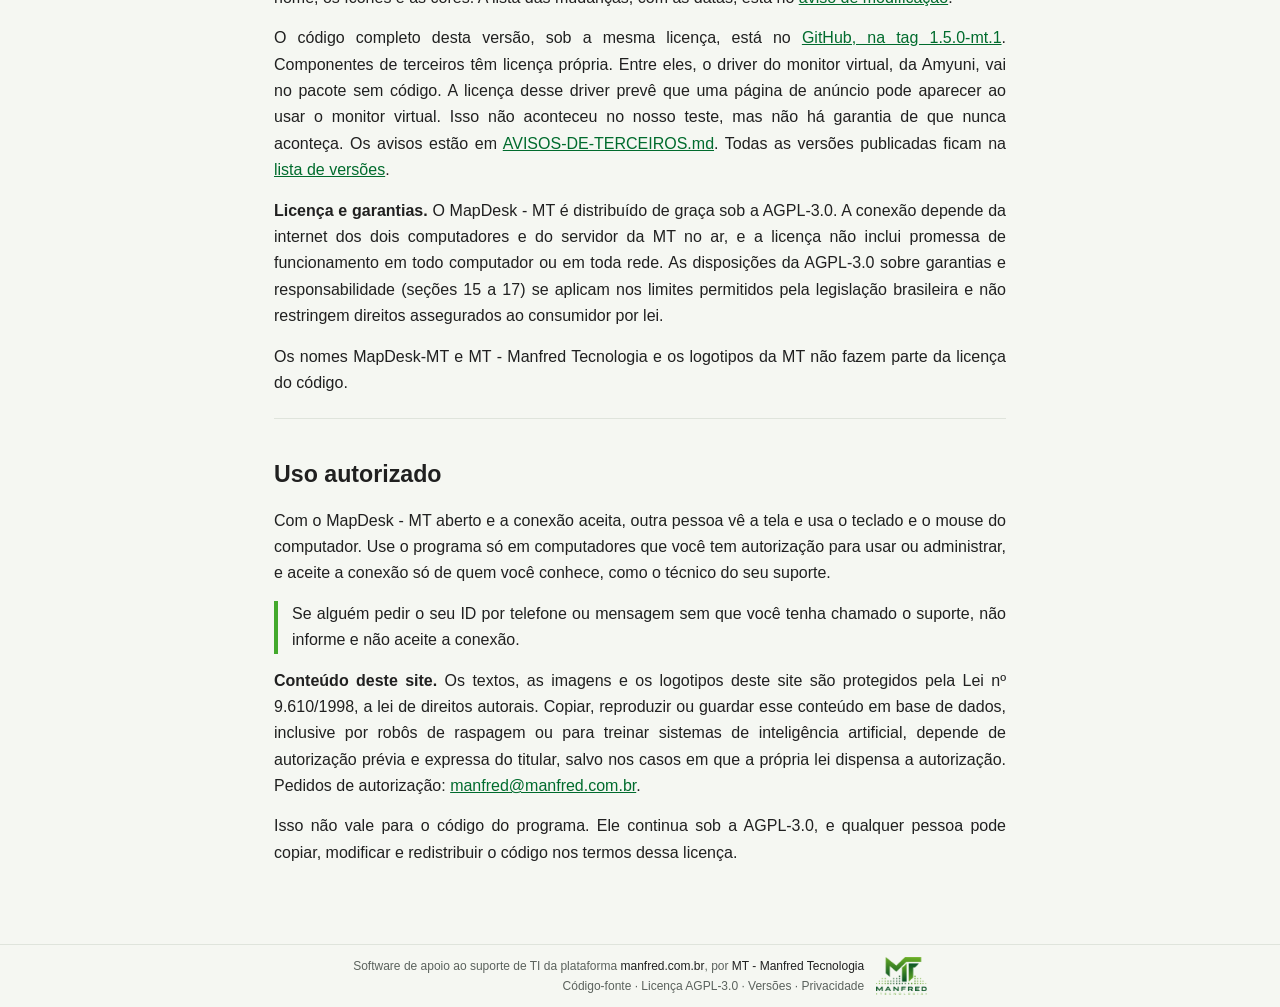
==== commit 080a00be: "Mostra a tela do programa na pagina As outras paginas da familia Map mostram a janela do programa e " ====
--- a/public/index.html
+++ b/public/index.html
@@ -22,6 +22,9 @@
   <img class="topo__simbolo" src="imagens/mapdesk.png" alt="" width="56" height="56">
   <h1>MapDesk - MT</h1>
   <p class="topo__frase">Programa de acesso remoto para Windows que a MT - Manfred Tecnologia usa no suporte. O técnico vê a sua tela e resolve o problema com você, usando o servidor da MT, e, por padrão, a conexão só começa quando você aceita.</p>
+  <figure class="tela">
+    <a href="imagens/janela.png" aria-label="Ampliar a tela do programa"><img src="imagens/janela.png" width="849" height="798" alt="Janela do MapDesk - MT com o ID do computador, o campo de conexão e as sessões recentes, com dados de exemplo"></a>
+  </figure>
   <div class="acoes">
     <a class="btn btn--primario" href="https://github.com/manfredjr/mapdesk-mt/releases/download/1.5.0-mt.1/MapDesk-MT.exe">Baixar para Windows</a>
     <a class="btn btn--secundario" href="https://github.com/manfredjr/mapdesk-mt/tree/1.5.0-mt.1">Ver o código</a>
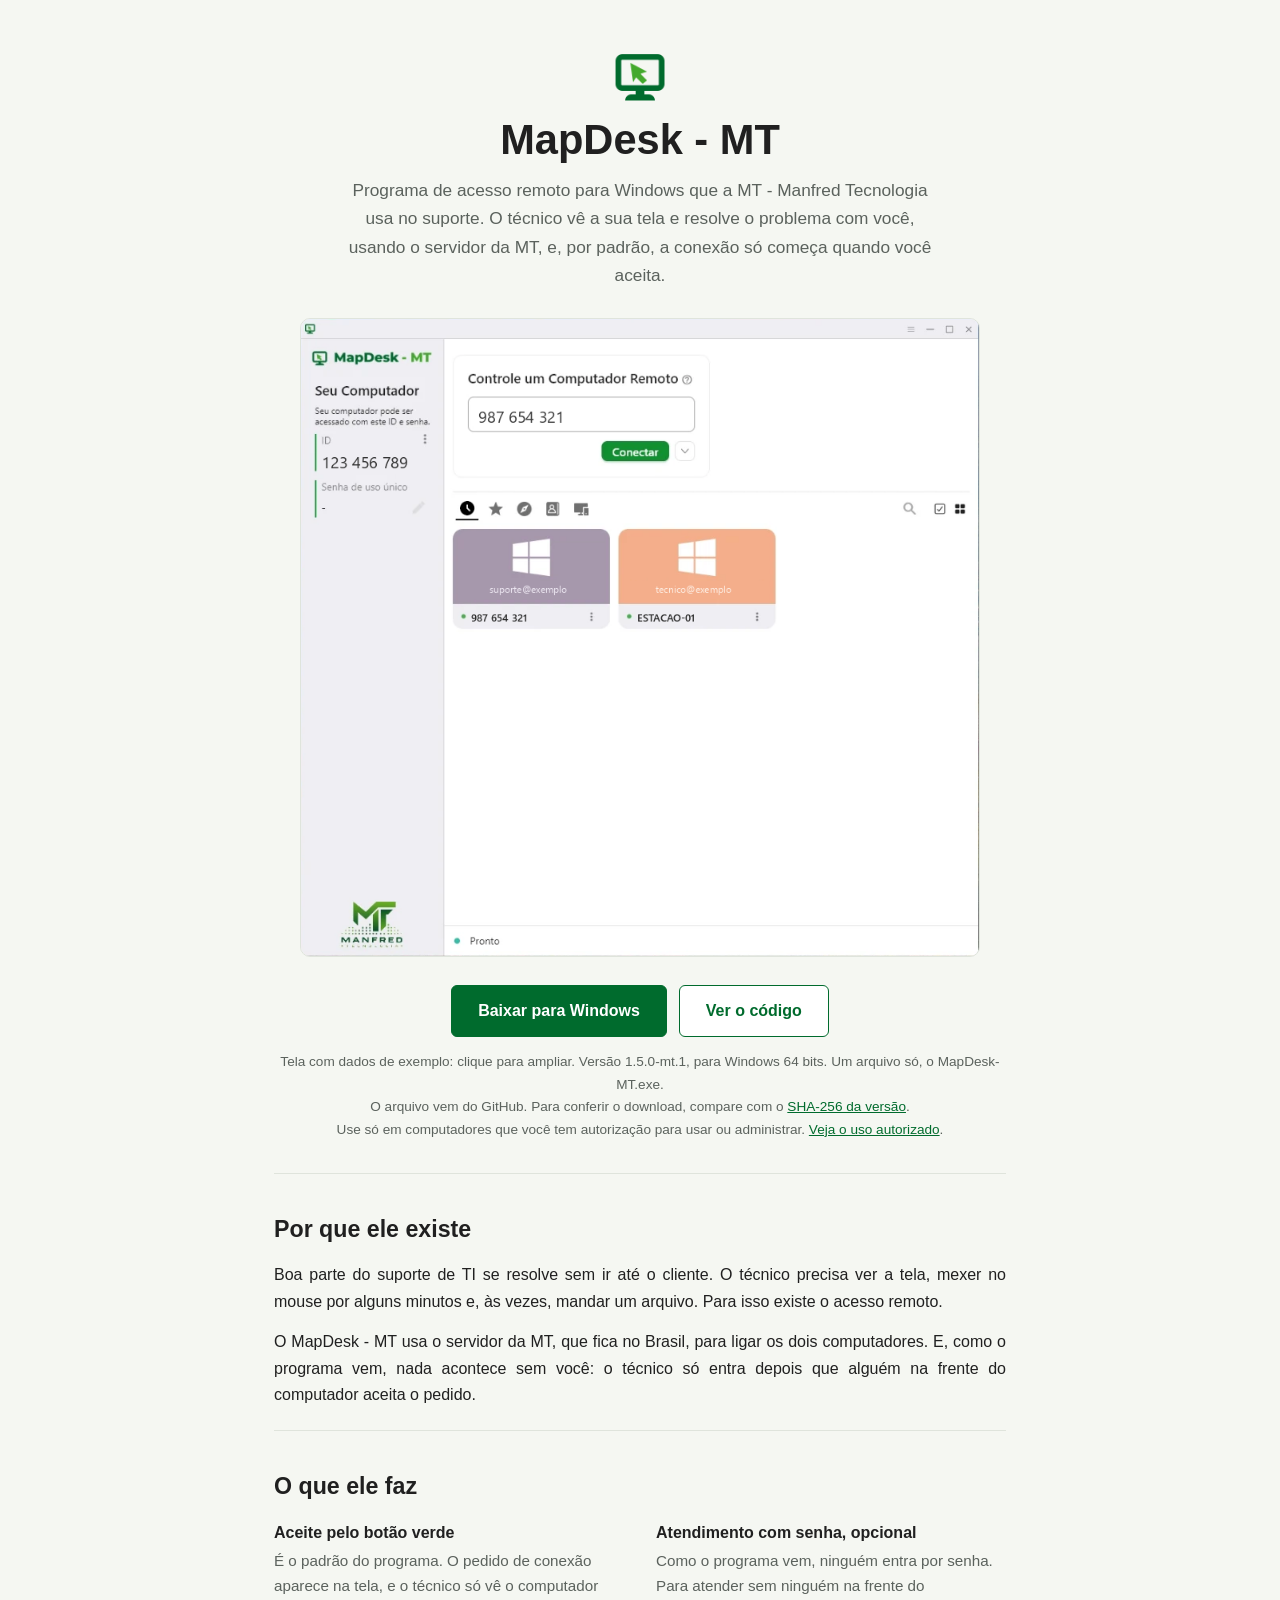
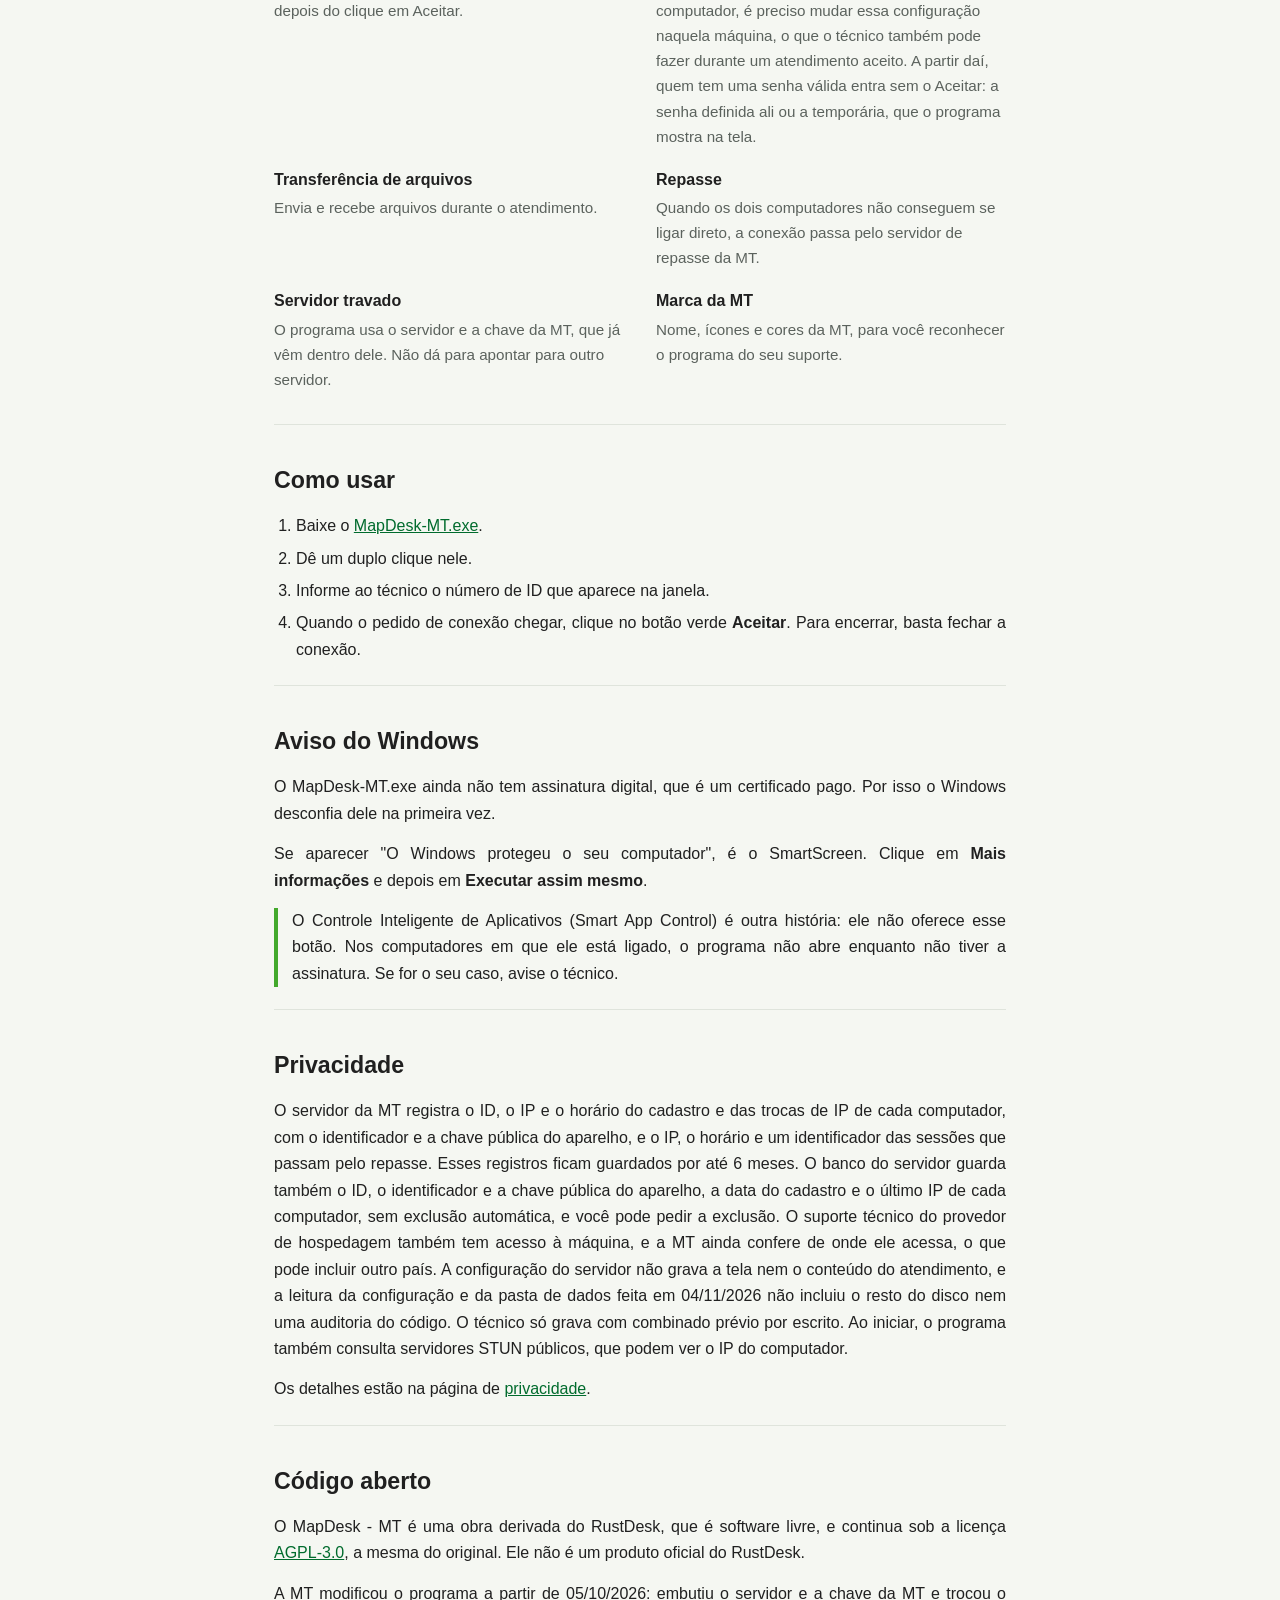
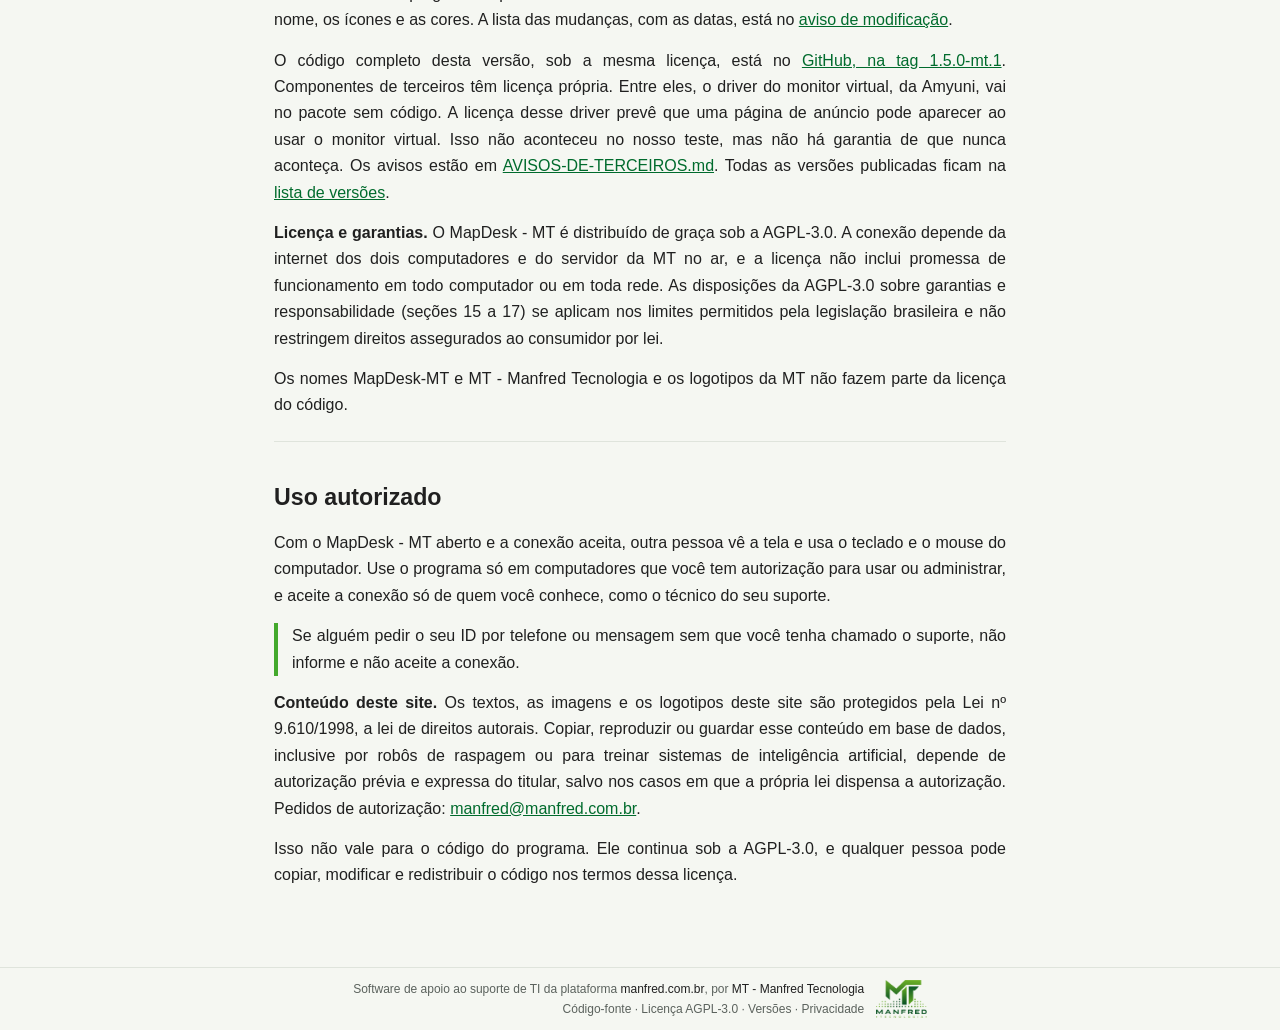
==== commit 38ad4d14: "Avisa que a tela usa dados de exemplo A imagem mostra um ID logo no topo e o passo a passo manda inf" ====
--- a/public/index.html
+++ b/public/index.html
@@ -29,7 +29,7 @@
     <a class="btn btn--primario" href="https://github.com/manfredjr/mapdesk-mt/releases/download/1.5.0-mt.1/MapDesk-MT.exe">Baixar para Windows</a>
     <a class="btn btn--secundario" href="https://github.com/manfredjr/mapdesk-mt/tree/1.5.0-mt.1">Ver o código</a>
   </div>
-  <p class="nota">Versão 1.5.0-mt.1, para Windows 64 bits. Um arquivo só, o MapDesk-MT.exe.</p>
+  <p class="nota">Tela com dados de exemplo: clique para ampliar. Versão 1.5.0-mt.1, para Windows 64 bits. Um arquivo só, o MapDesk-MT.exe.</p>
   <p class="nota">O arquivo vem do GitHub. Para conferir o download, compare com o <a href="https://github.com/manfredjr/mapdesk-mt/releases/download/1.5.0-mt.1/MapDesk-MT.exe.sha256">SHA-256 da versão</a>.</p>
   <p class="nota">Use só em computadores que você tem autorização para usar ou administrar. <a href="#uso-autorizado">Veja o uso autorizado</a>.</p>
 </header>
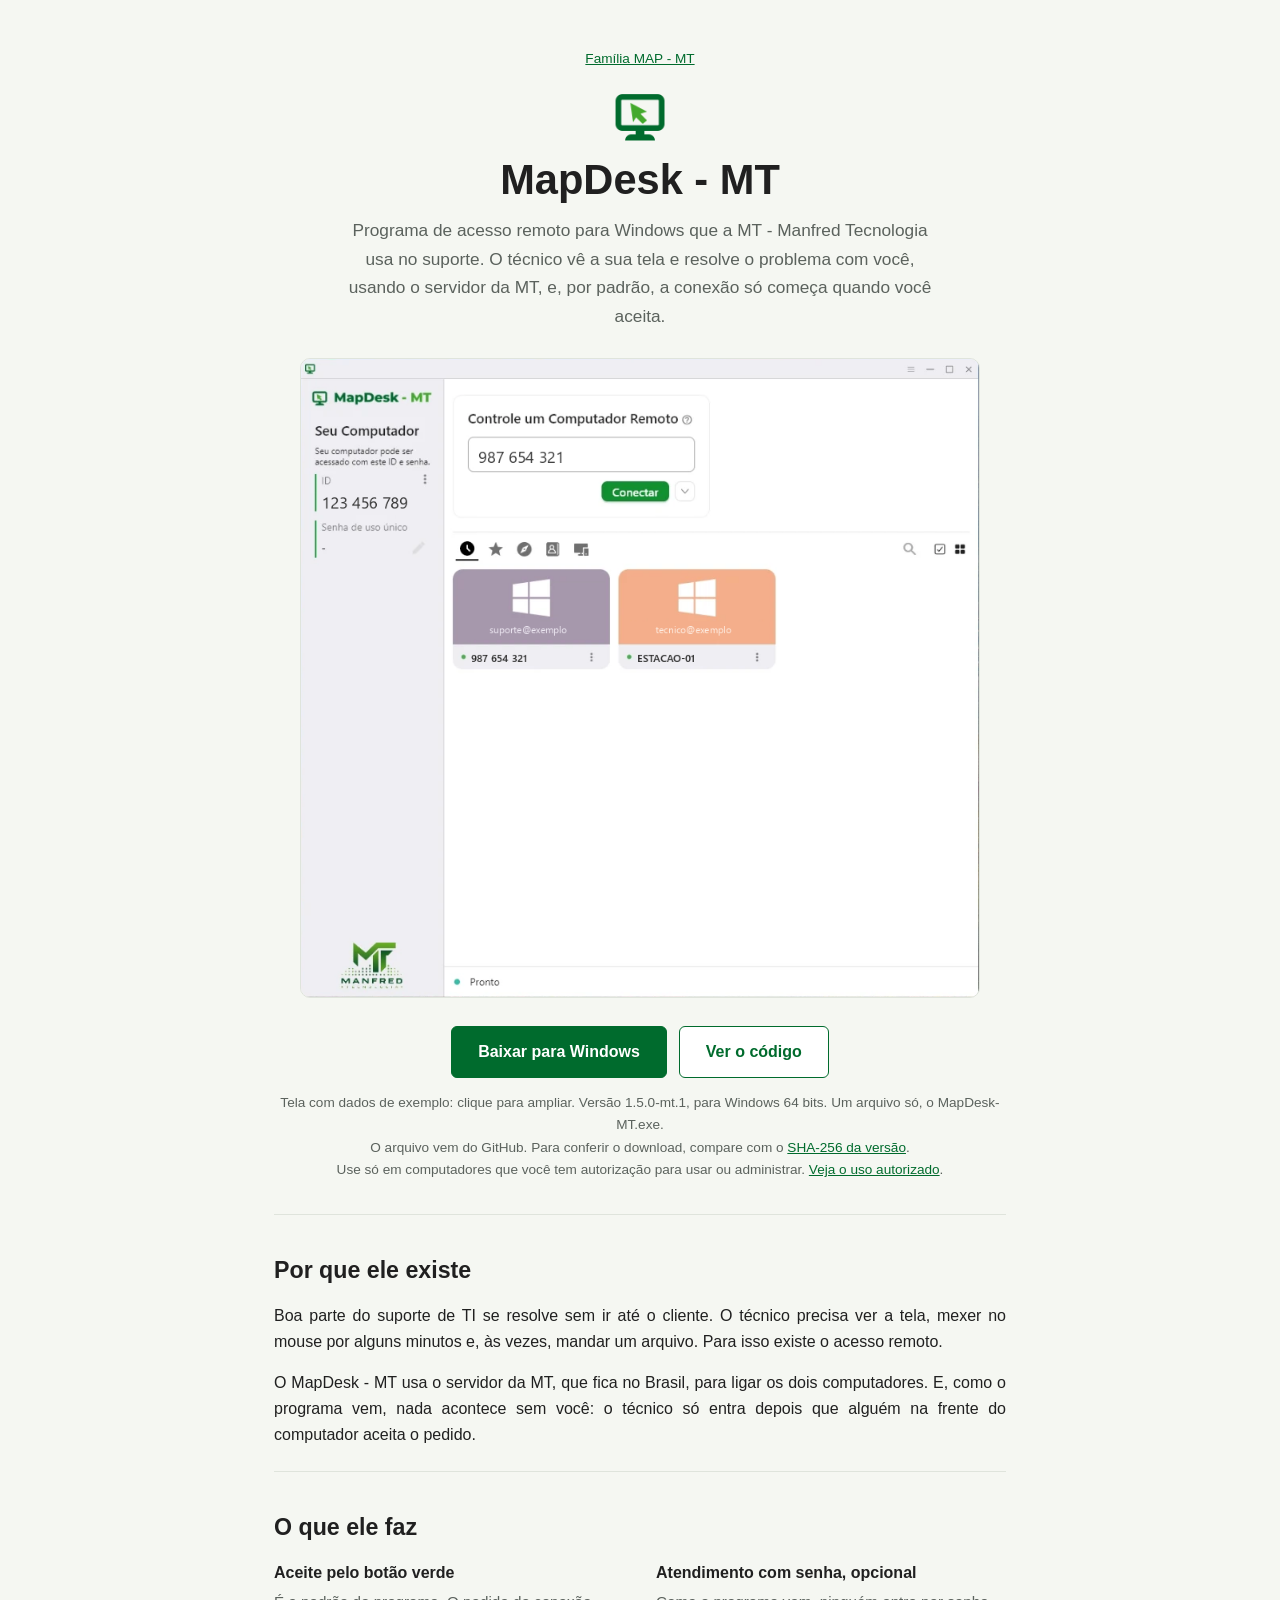
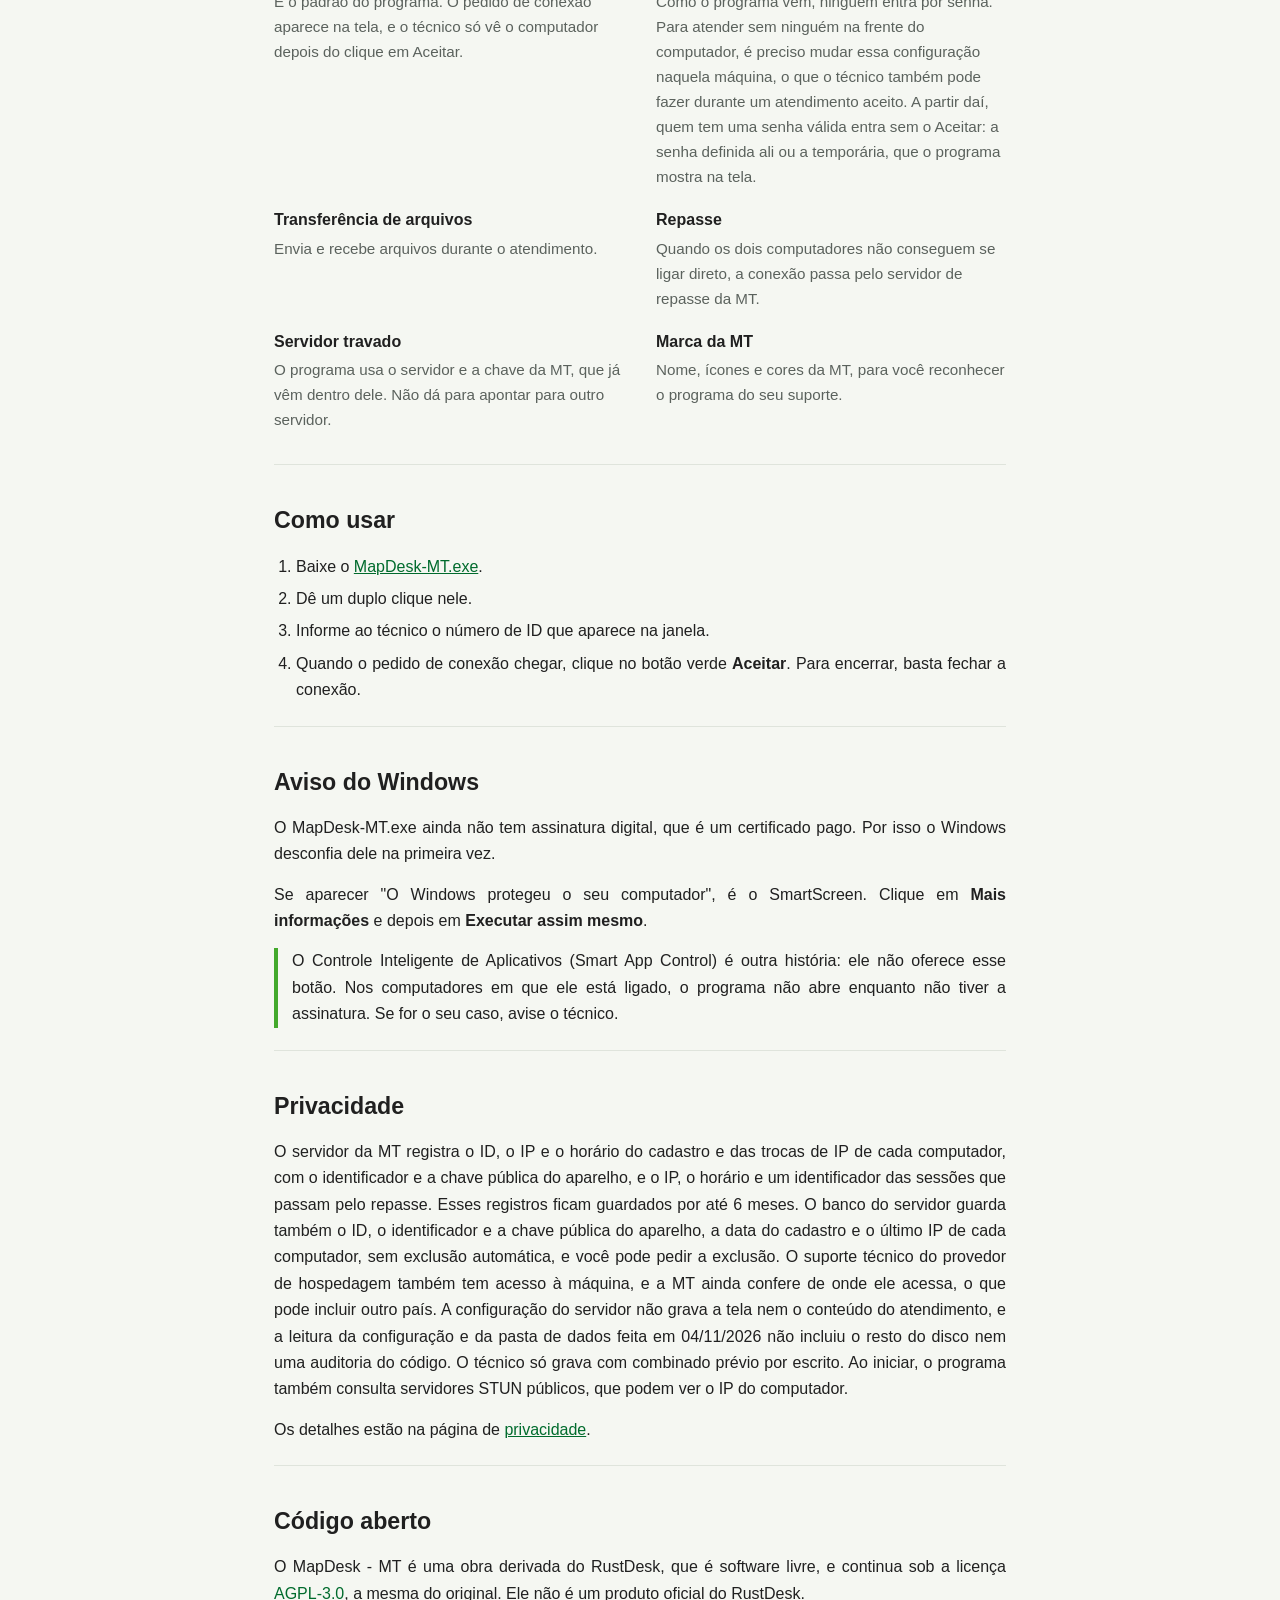
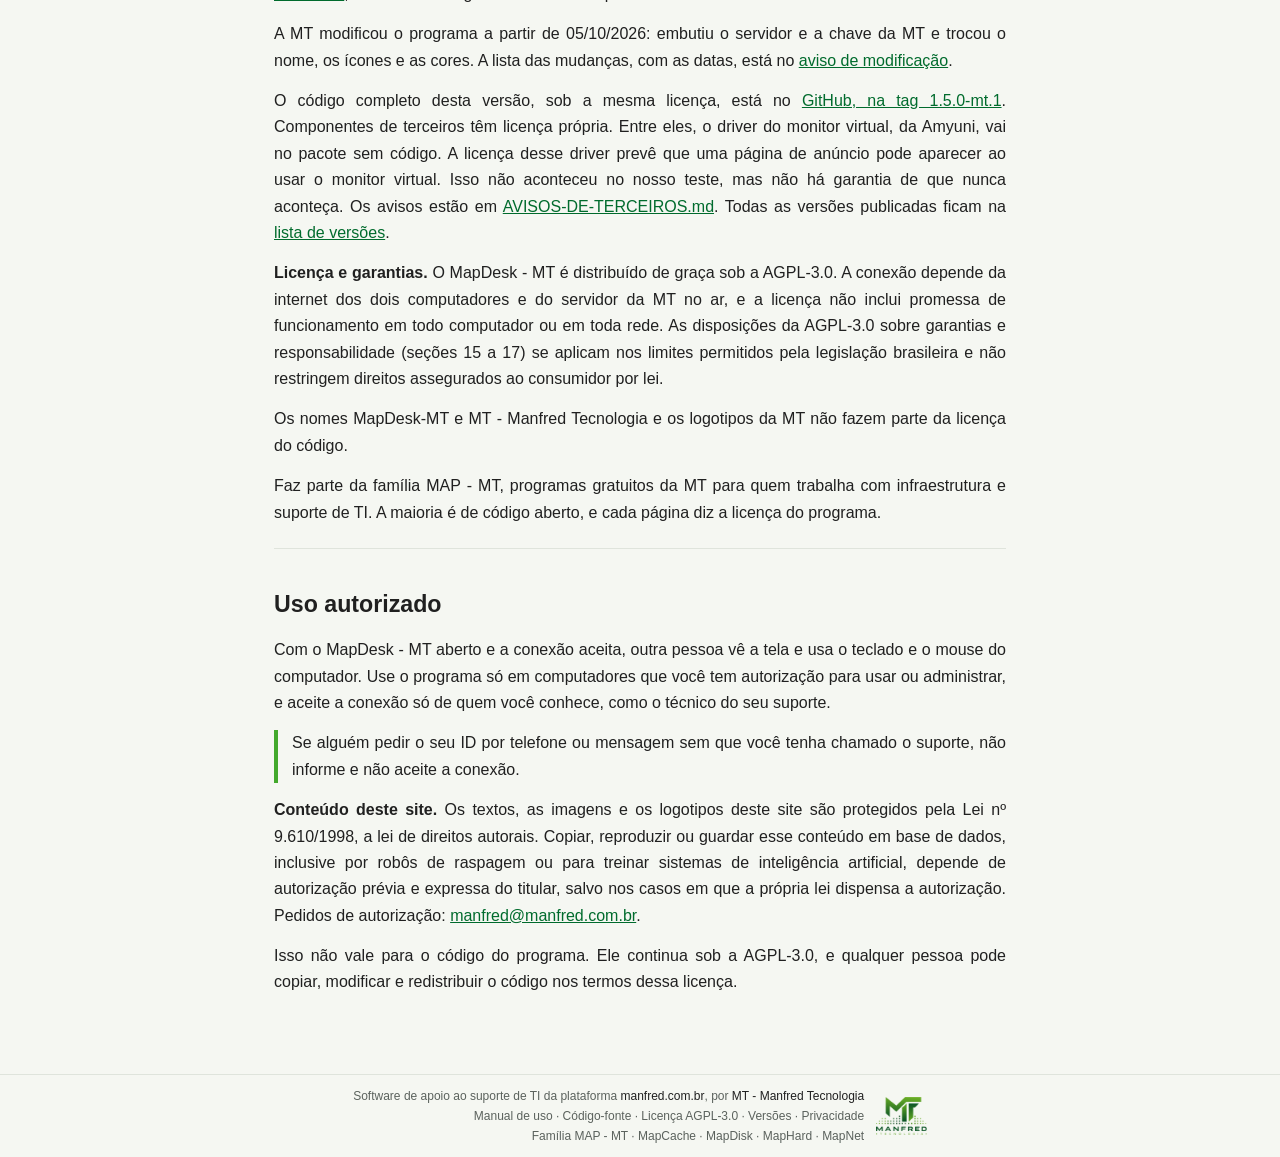
==== commit f5f5ac97: "Coloca a pagina no padrao da familia MAP As cinco paginas da familia passam a ter a mesma faixa, o m" ====
--- a/public/index.html
+++ b/public/index.html
@@ -19,6 +19,7 @@
 <main>
 
 <header class="topo">
+  <p class="familia"><a href="https://manfred.com.br/produtos#familia-map">Família MAP - MT</a></p>
   <img class="topo__simbolo" src="imagens/mapdesk.png" alt="" width="56" height="56">
   <h1>MapDesk - MT</h1>
   <p class="topo__frase">Programa de acesso remoto para Windows que a MT - Manfred Tecnologia usa no suporte. O técnico vê a sua tela e resolve o problema com você, usando o servidor da MT, e, por padrão, a conexão só começa quando você aceita.</p>
@@ -52,7 +53,7 @@
   </div>
 </section>
 
-<section>
+<section id="como-usar">
   <h2>Como usar</h2>
   <ol>
     <li>Baixe o <a href="https://github.com/manfredjr/mapdesk-mt/releases/download/1.5.0-mt.1/MapDesk-MT.exe">MapDesk-MT.exe</a>.</li>
@@ -82,6 +83,7 @@
   <p>O código completo desta versão, sob a mesma licença, está no <a href="https://github.com/manfredjr/mapdesk-mt/tree/1.5.0-mt.1">GitHub, na tag 1.5.0-mt.1</a>. Componentes de terceiros têm licença própria. Entre eles, o driver do monitor virtual, da Amyuni, vai no pacote sem código. A licença desse driver prevê que uma página de anúncio pode aparecer ao usar o monitor virtual. Isso não aconteceu no nosso teste, mas não há garantia de que nunca aconteça. Os avisos estão em <a href="https://github.com/manfredjr/mapdesk-mt/blob/1.5.0-mt.1/AVISOS-DE-TERCEIROS.md">AVISOS-DE-TERCEIROS.md</a>. Todas as versões publicadas ficam na <a href="https://github.com/manfredjr/mapdesk-mt/releases">lista de versões</a>.</p>
   <p><strong>Licença e garantias.</strong> O MapDesk - MT é distribuído de graça sob a AGPL-3.0. A conexão depende da internet dos dois computadores e do servidor da MT no ar, e a licença não inclui promessa de funcionamento em todo computador ou em toda rede. As disposições da AGPL-3.0 sobre garantias e responsabilidade (seções 15 a 17) se aplicam nos limites permitidos pela legislação brasileira e não restringem direitos assegurados ao consumidor por lei.</p>
   <p>Os nomes MapDesk-MT e MT - Manfred Tecnologia e os logotipos da MT não fazem parte da licença do código.</p>
+  <p>Faz parte da família MAP - MT, programas gratuitos da MT para quem trabalha com infraestrutura e suporte de TI. A maioria é de código aberto, e cada página diz a licença do programa.</p>
 </section>
 
 <section id="uso-autorizado">
@@ -99,10 +101,18 @@
     <div class="rodape__credito">
       <p>Software de apoio ao suporte de TI da plataforma <a href="https://www.manfred.com.br" target="_blank" rel="noopener"><strong>manfred.com.br</strong></a>, por <a href="https://www.manfred.com.br" target="_blank" rel="noopener"><strong>MT - Manfred Tecnologia</strong></a></p>
       <p>
+        <a href="#como-usar">Manual de uso</a> &middot;
         <a href="https://github.com/manfredjr/mapdesk-mt/tree/1.5.0-mt.1">Código-fonte</a> &middot;
         <a href="https://github.com/manfredjr/mapdesk-mt/blob/1.5.0-mt.1/LICENCE">Licença AGPL-3.0</a> &middot;
         <a href="https://github.com/manfredjr/mapdesk-mt/releases">Versões</a> &middot;
         <a href="privacidade.html">Privacidade</a>
+      </p>
+      <p>
+        <a href="https://manfred.com.br/produtos#familia-map">Família MAP - MT</a> &middot;
+        <a href="https://mapcache.manfred.com.br">MapCache</a> &middot;
+        <a href="https://mapdisk.manfred.com.br">MapDisk</a> &middot;
+        <a href="https://maphard.manfred.com.br">MapHard</a> &middot;
+        <a href="https://mapnet.manfred.com.br">MapNet</a>
       </p>
     </div>
     <a class="rodape__selo" href="https://www.manfred.com.br" target="_blank" rel="noopener" aria-label="MT - Manfred Tecnologia">
--- a/public/css/site.css
+++ b/public/css/site.css
@@ -24,6 +24,7 @@
 
 /* Topo */
 .topo { text-align: center; padding: 48px 0 32px; border-bottom: 1px solid var(--borda); }
+.familia { font-size: 0.85rem; margin-bottom: 18px; }
 .topo__simbolo { width: 56px; height: 56px; margin: 0 auto 12px; }
 .topo h1 { font-size: 2.6rem; font-weight: 800; line-height: 1.15; margin-bottom: 12px; }
 .topo__frase { color: var(--suave); font-size: 1.08rem; max-width: 34em; margin: 0 auto 28px; }
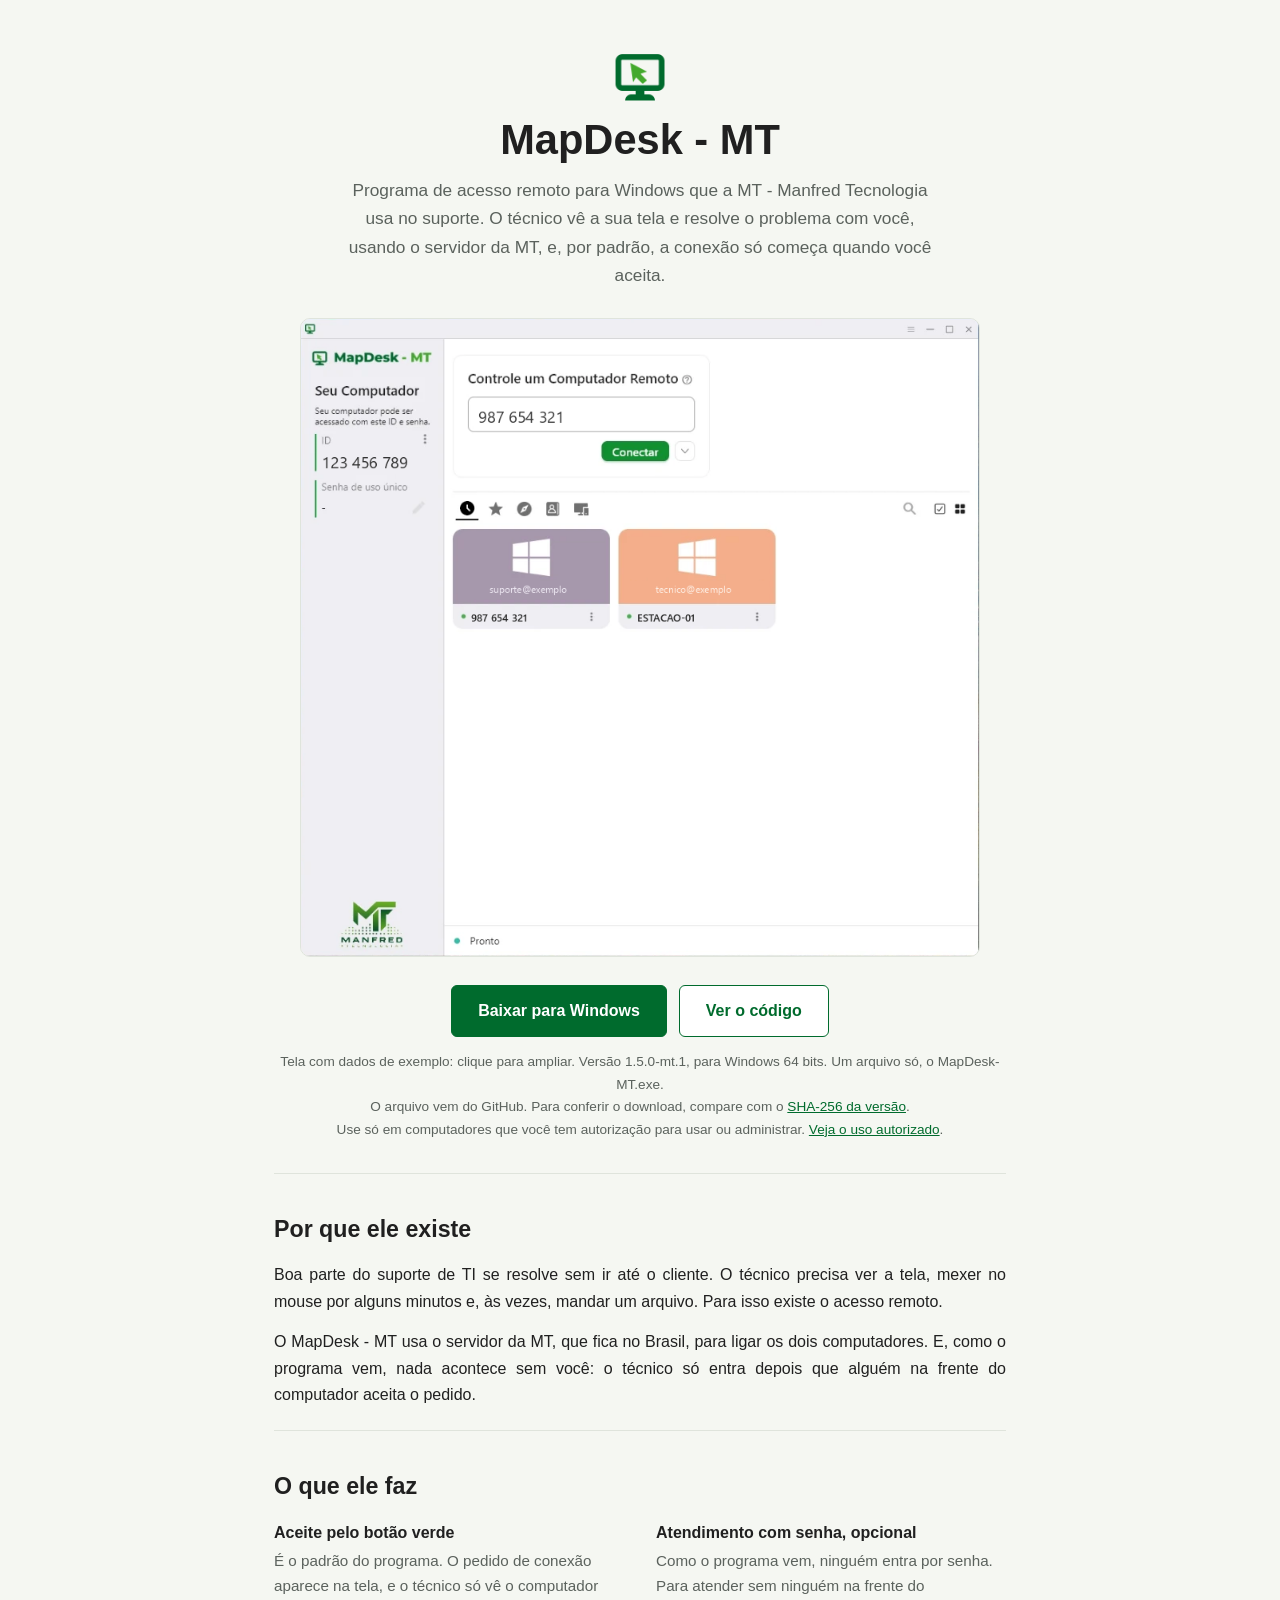
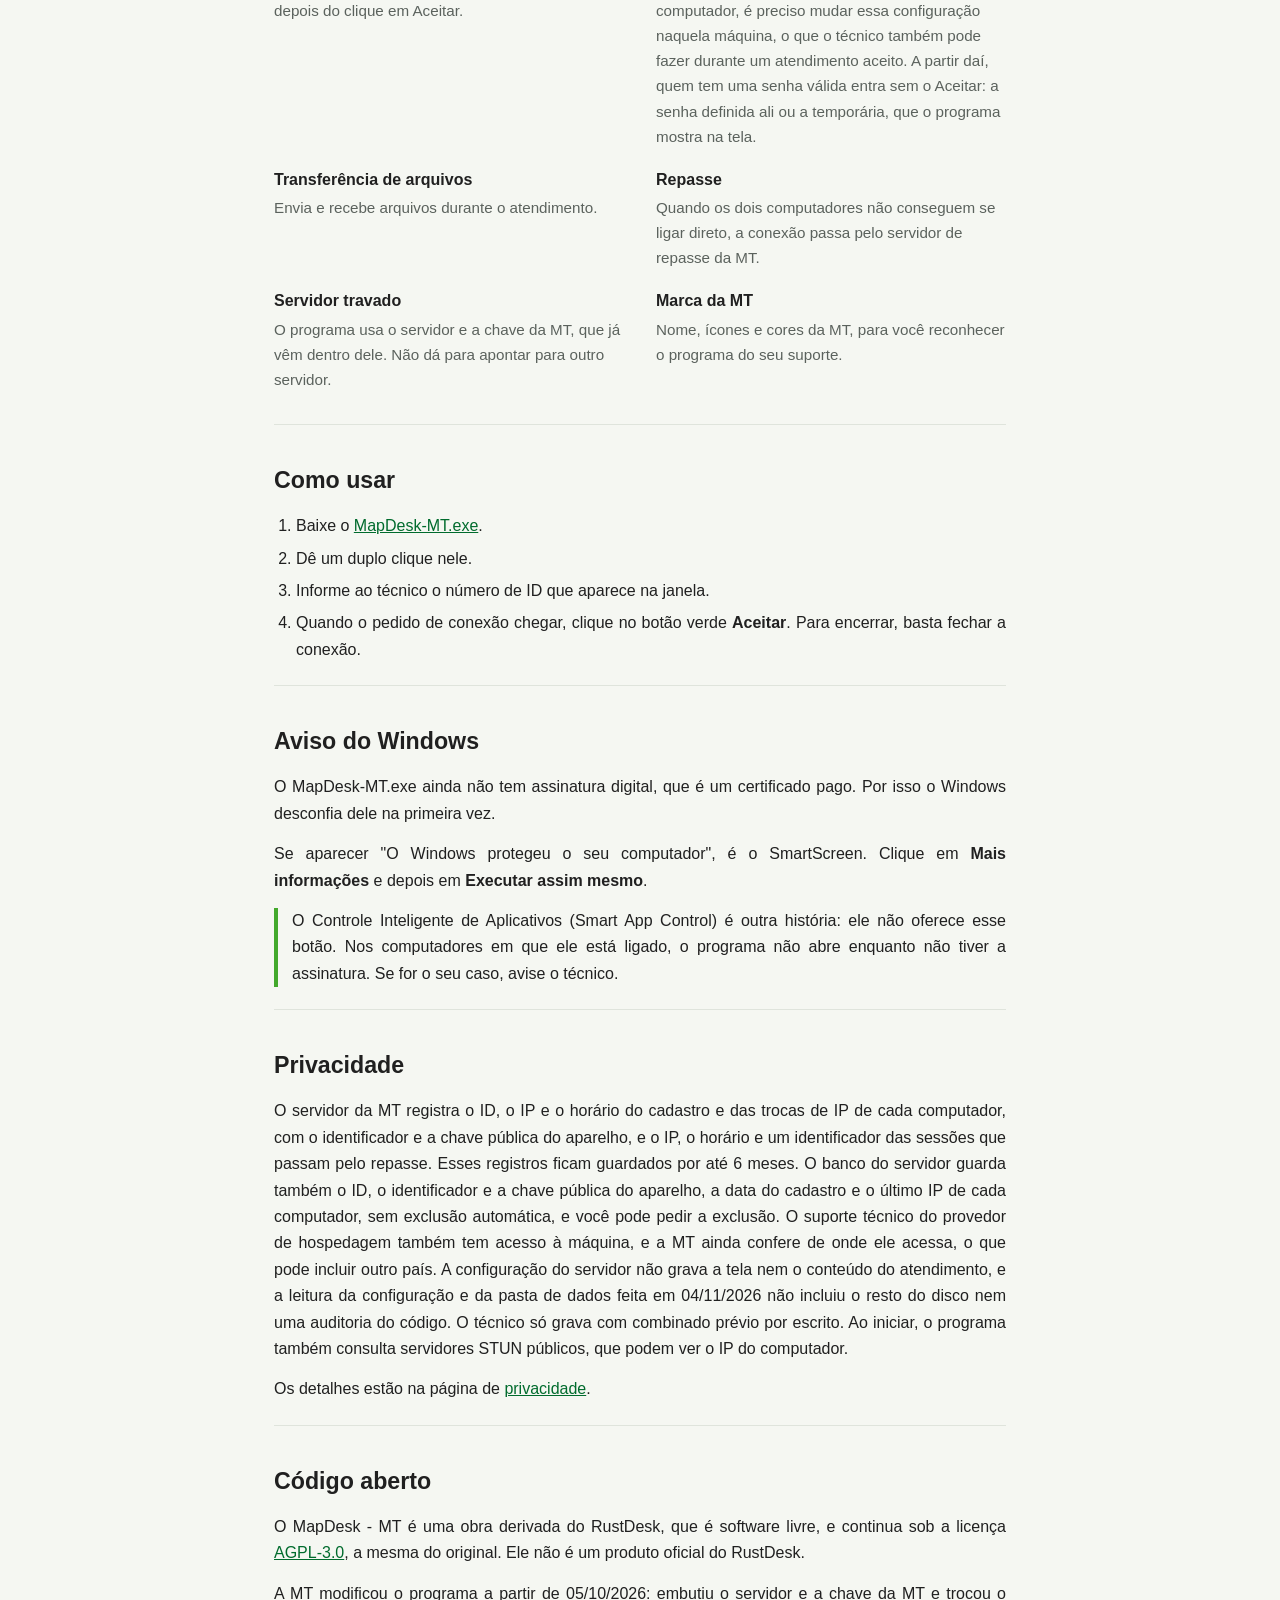
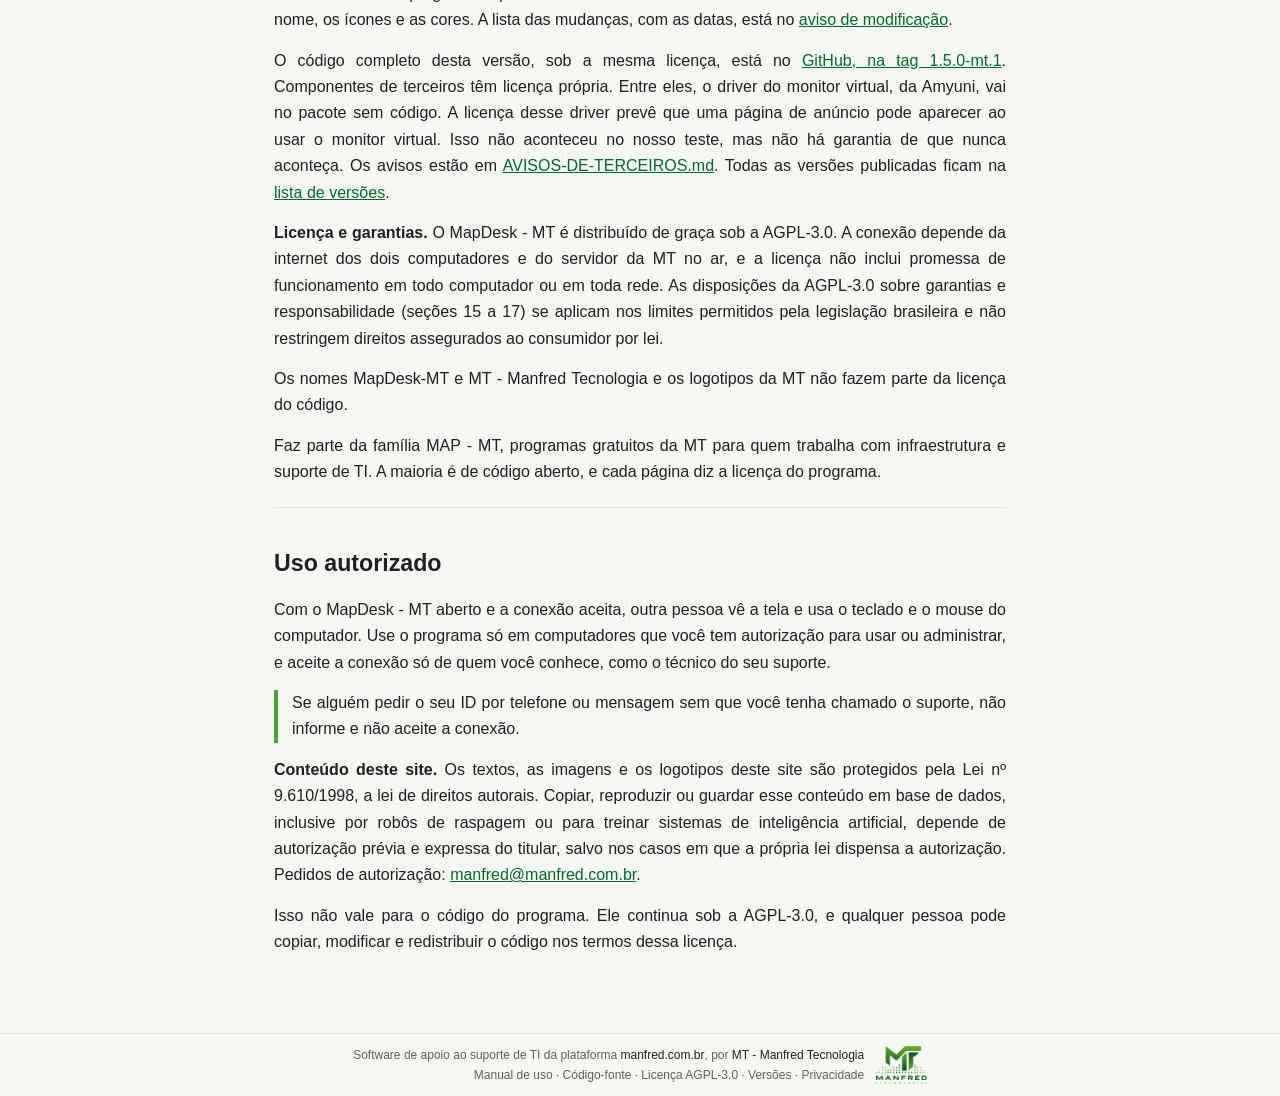
==== commit 97032f9f: "Tira os links da familia da pagina Cada pagina fica so dela e nao leva para os outros programas, con" ====
--- a/public/index.html
+++ b/public/index.html
@@ -19,7 +19,6 @@
 <main>
 
 <header class="topo">
-  <p class="familia"><a href="https://manfred.com.br/produtos#familia-map">Família MAP - MT</a></p>
   <img class="topo__simbolo" src="imagens/mapdesk.png" alt="" width="56" height="56">
   <h1>MapDesk - MT</h1>
   <p class="topo__frase">Programa de acesso remoto para Windows que a MT - Manfred Tecnologia usa no suporte. O técnico vê a sua tela e resolve o problema com você, usando o servidor da MT, e, por padrão, a conexão só começa quando você aceita.</p>
@@ -107,13 +106,6 @@
         <a href="https://github.com/manfredjr/mapdesk-mt/releases">Versões</a> &middot;
         <a href="privacidade.html">Privacidade</a>
       </p>
-      <p>
-        <a href="https://manfred.com.br/produtos#familia-map">Família MAP - MT</a> &middot;
-        <a href="https://mapcache.manfred.com.br">MapCache</a> &middot;
-        <a href="https://mapdisk.manfred.com.br">MapDisk</a> &middot;
-        <a href="https://maphard.manfred.com.br">MapHard</a> &middot;
-        <a href="https://mapnet.manfred.com.br">MapNet</a>
-      </p>
     </div>
     <a class="rodape__selo" href="https://www.manfred.com.br" target="_blank" rel="noopener" aria-label="MT - Manfred Tecnologia">
       <img src="imagens/mt-logo.png" alt="MT - Manfred Tecnologia" width="85" height="64" loading="lazy">
--- a/public/css/site.css
+++ b/public/css/site.css
@@ -24,7 +24,6 @@
 
 /* Topo */
 .topo { text-align: center; padding: 48px 0 32px; border-bottom: 1px solid var(--borda); }
-.familia { font-size: 0.85rem; margin-bottom: 18px; }
 .topo__simbolo { width: 56px; height: 56px; margin: 0 auto 12px; }
 .topo h1 { font-size: 2.6rem; font-weight: 800; line-height: 1.15; margin-bottom: 12px; }
 .topo__frase { color: var(--suave); font-size: 1.08rem; max-width: 34em; margin: 0 auto 28px; }
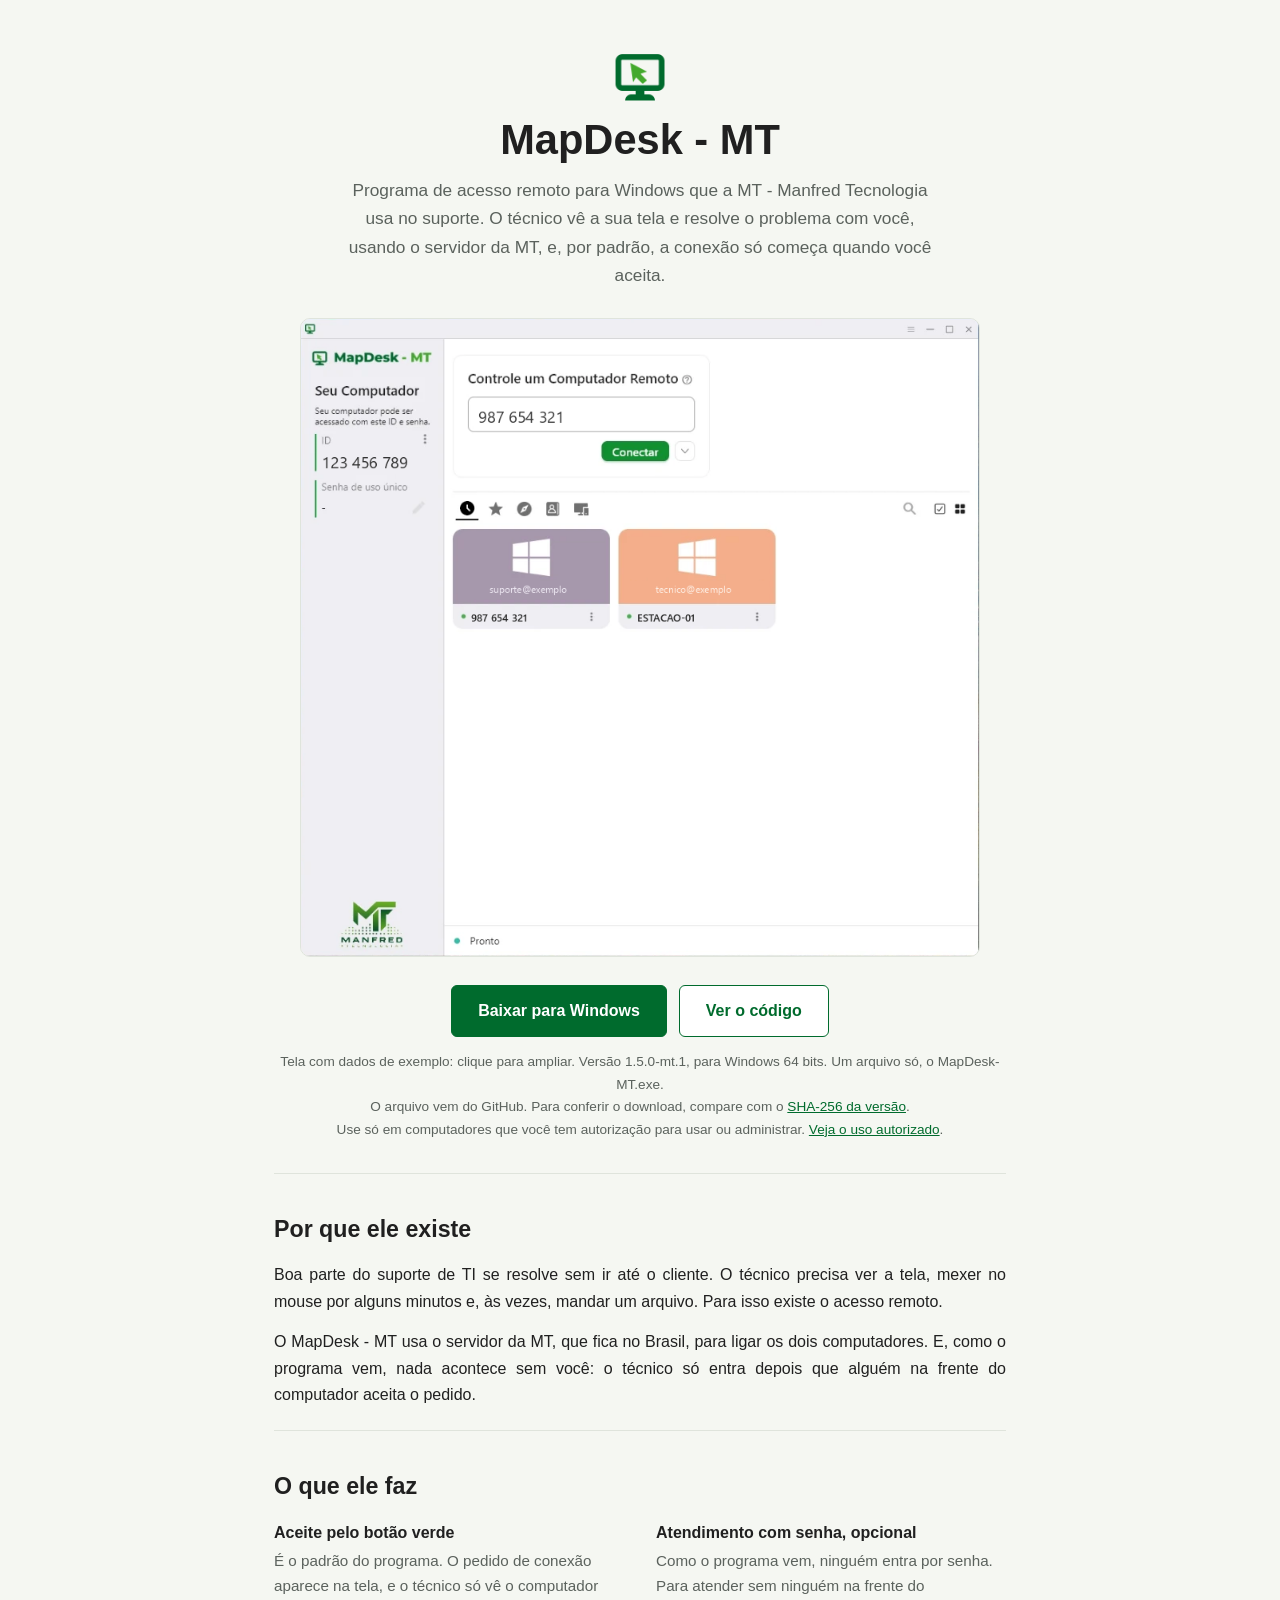
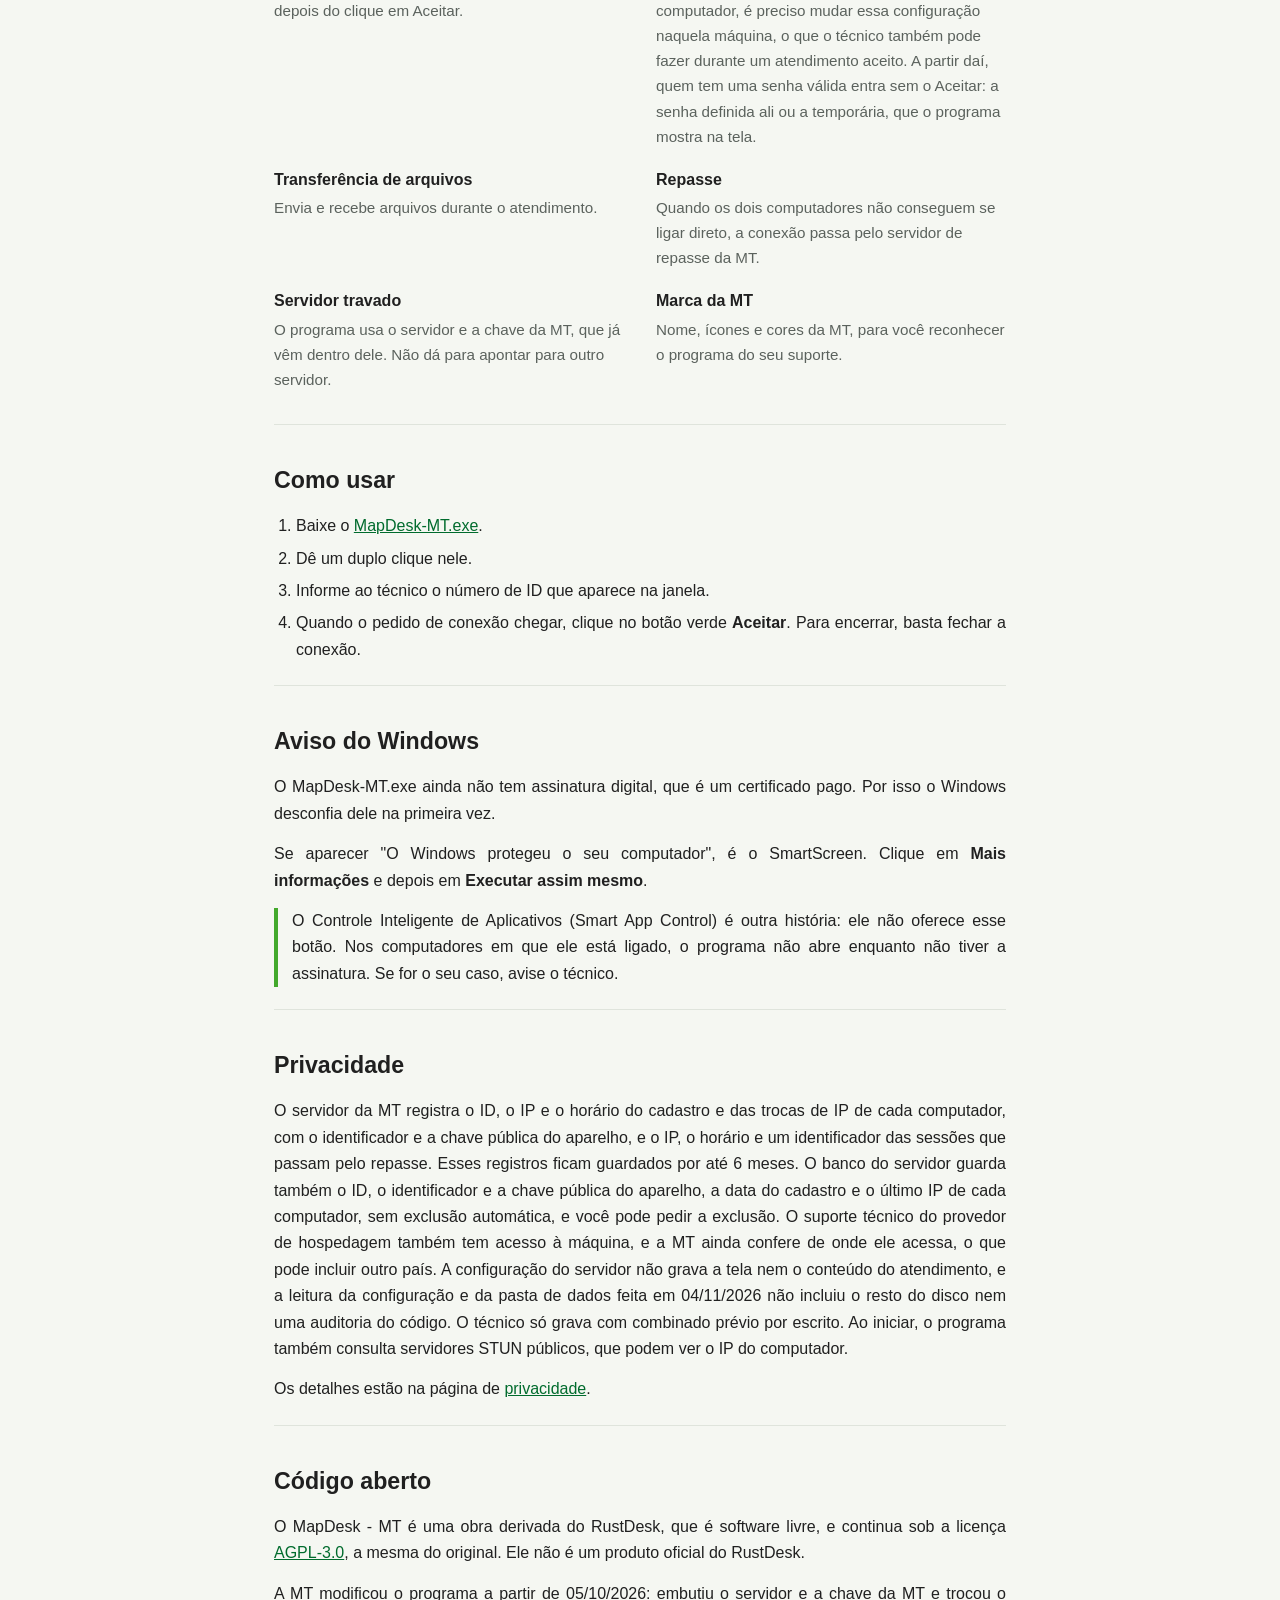
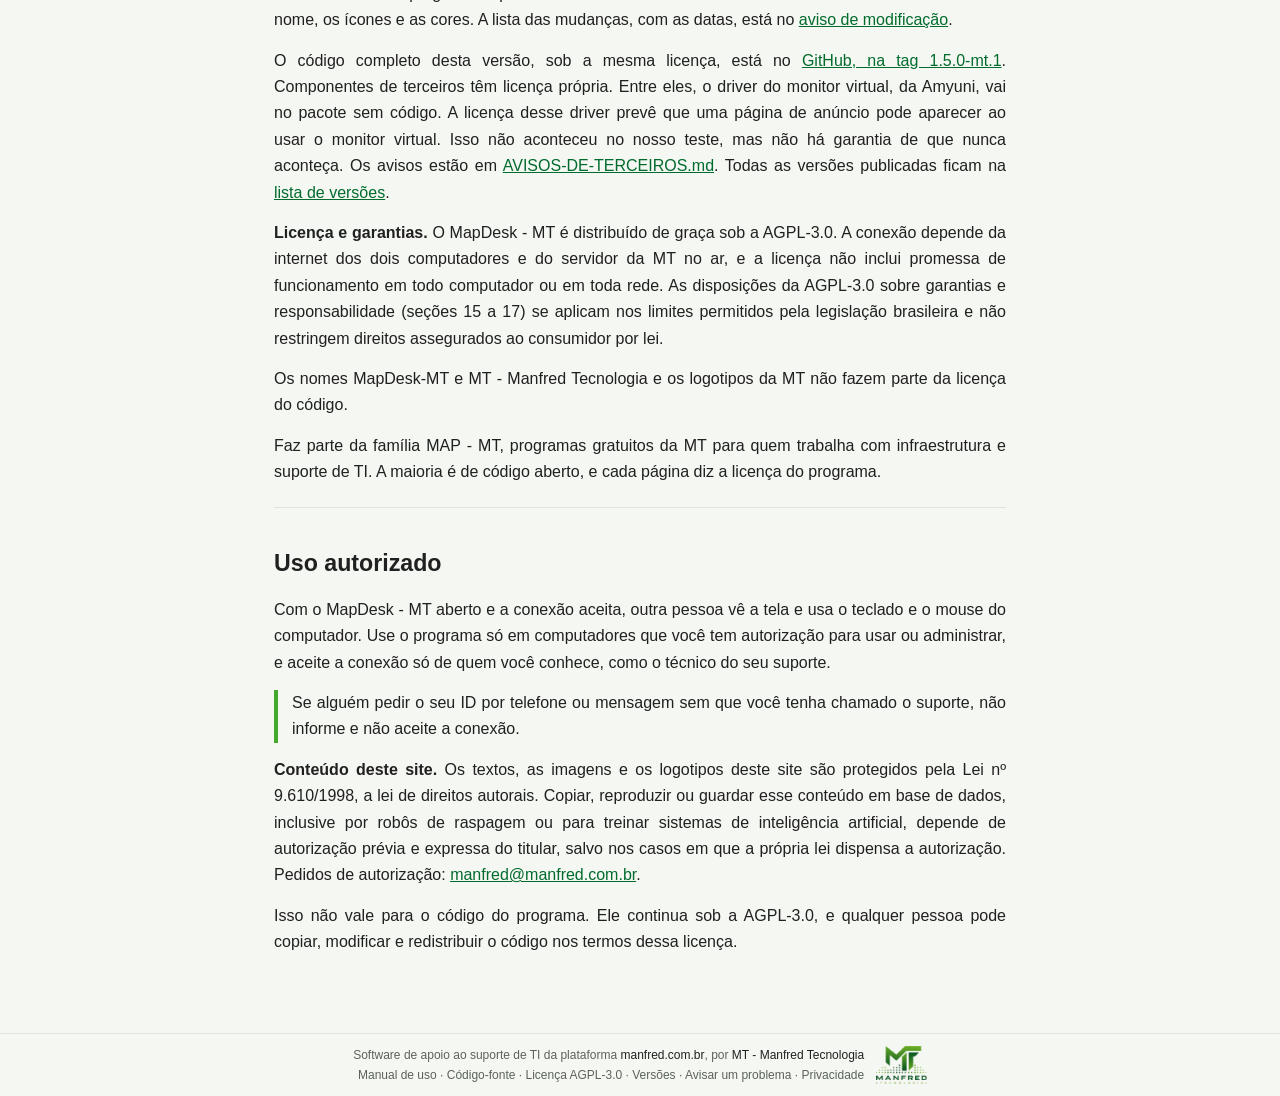
==== commit f5cb3d5d: "Inclui o link para avisar um problema As Issues do repositorio foram ligadas com o ok do Manfred em " ====
--- a/public/index.html
+++ b/public/index.html
@@ -104,6 +104,7 @@
         <a href="https://github.com/manfredjr/mapdesk-mt/tree/1.5.0-mt.1">Código-fonte</a> &middot;
         <a href="https://github.com/manfredjr/mapdesk-mt/blob/1.5.0-mt.1/LICENCE">Licença AGPL-3.0</a> &middot;
         <a href="https://github.com/manfredjr/mapdesk-mt/releases">Versões</a> &middot;
+        <a href="https://github.com/manfredjr/mapdesk-mt/issues">Avisar um problema</a> &middot;
         <a href="privacidade.html">Privacidade</a>
       </p>
     </div>
